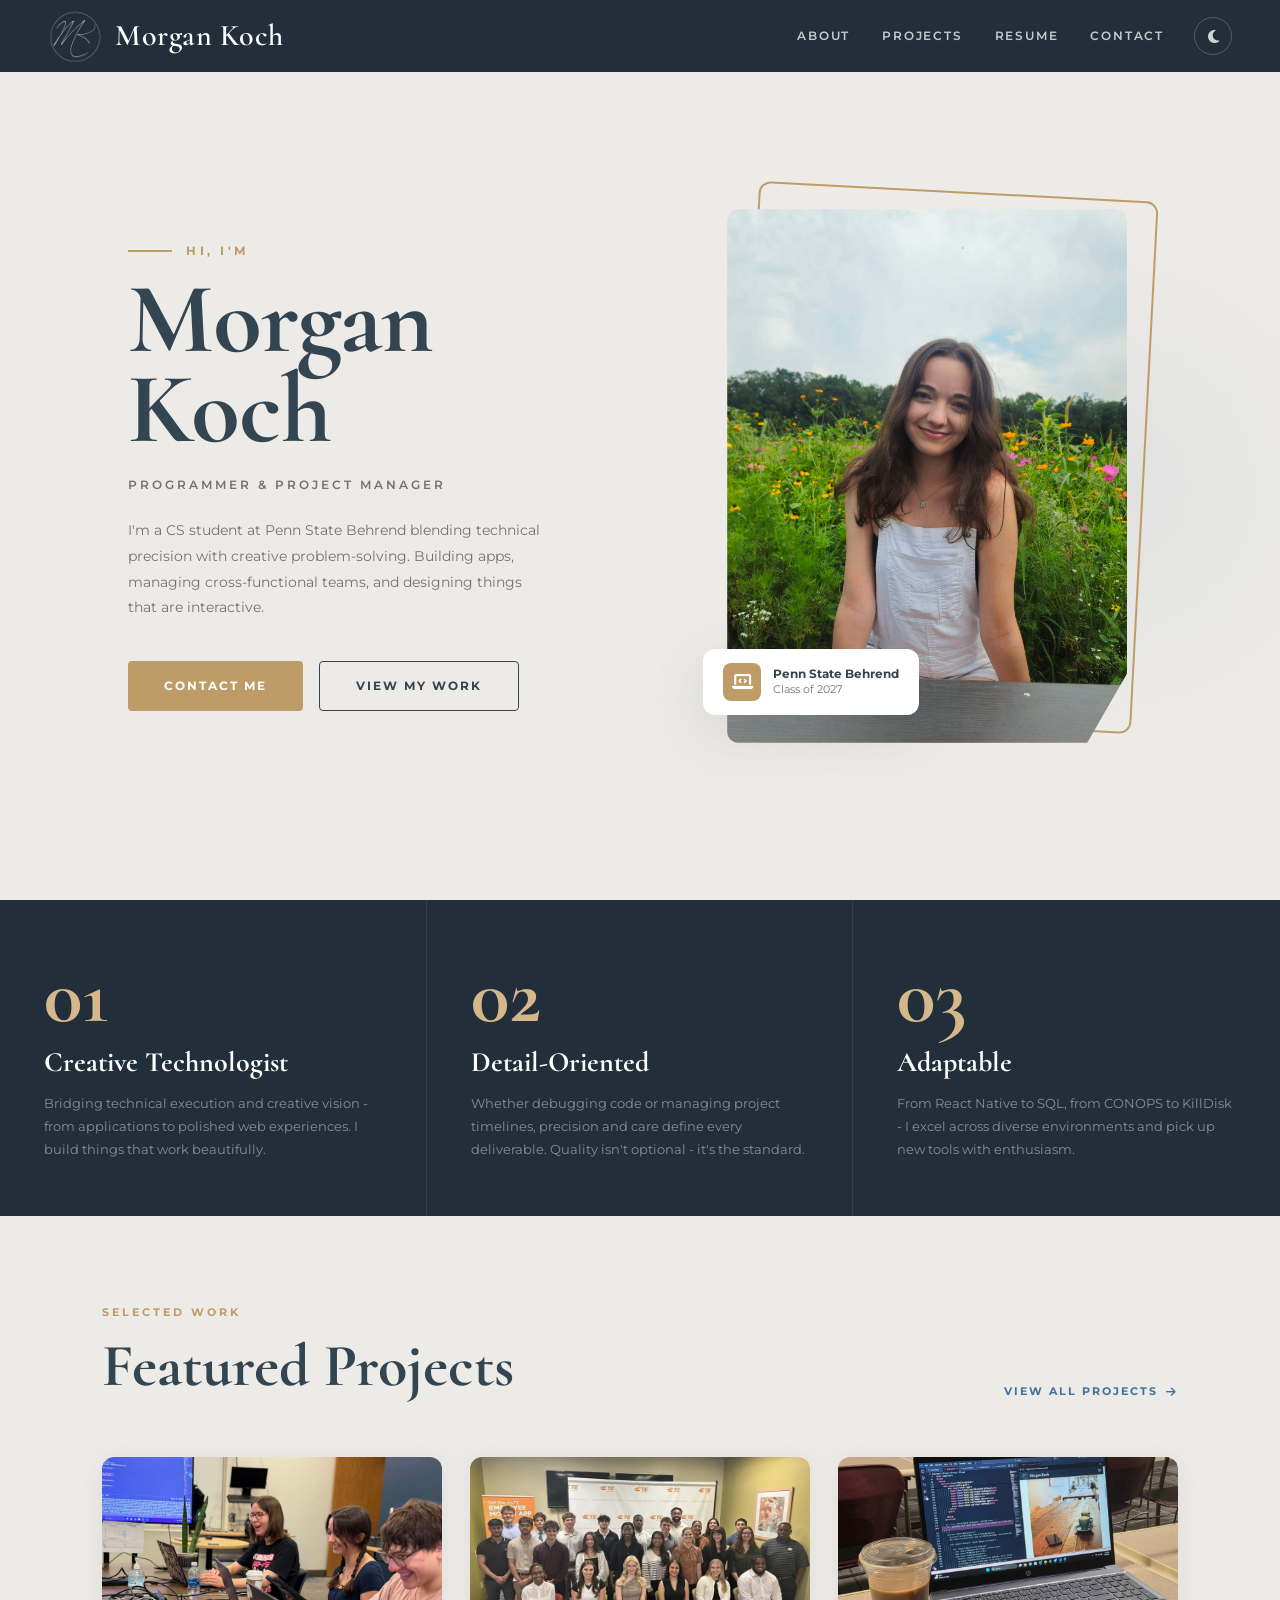
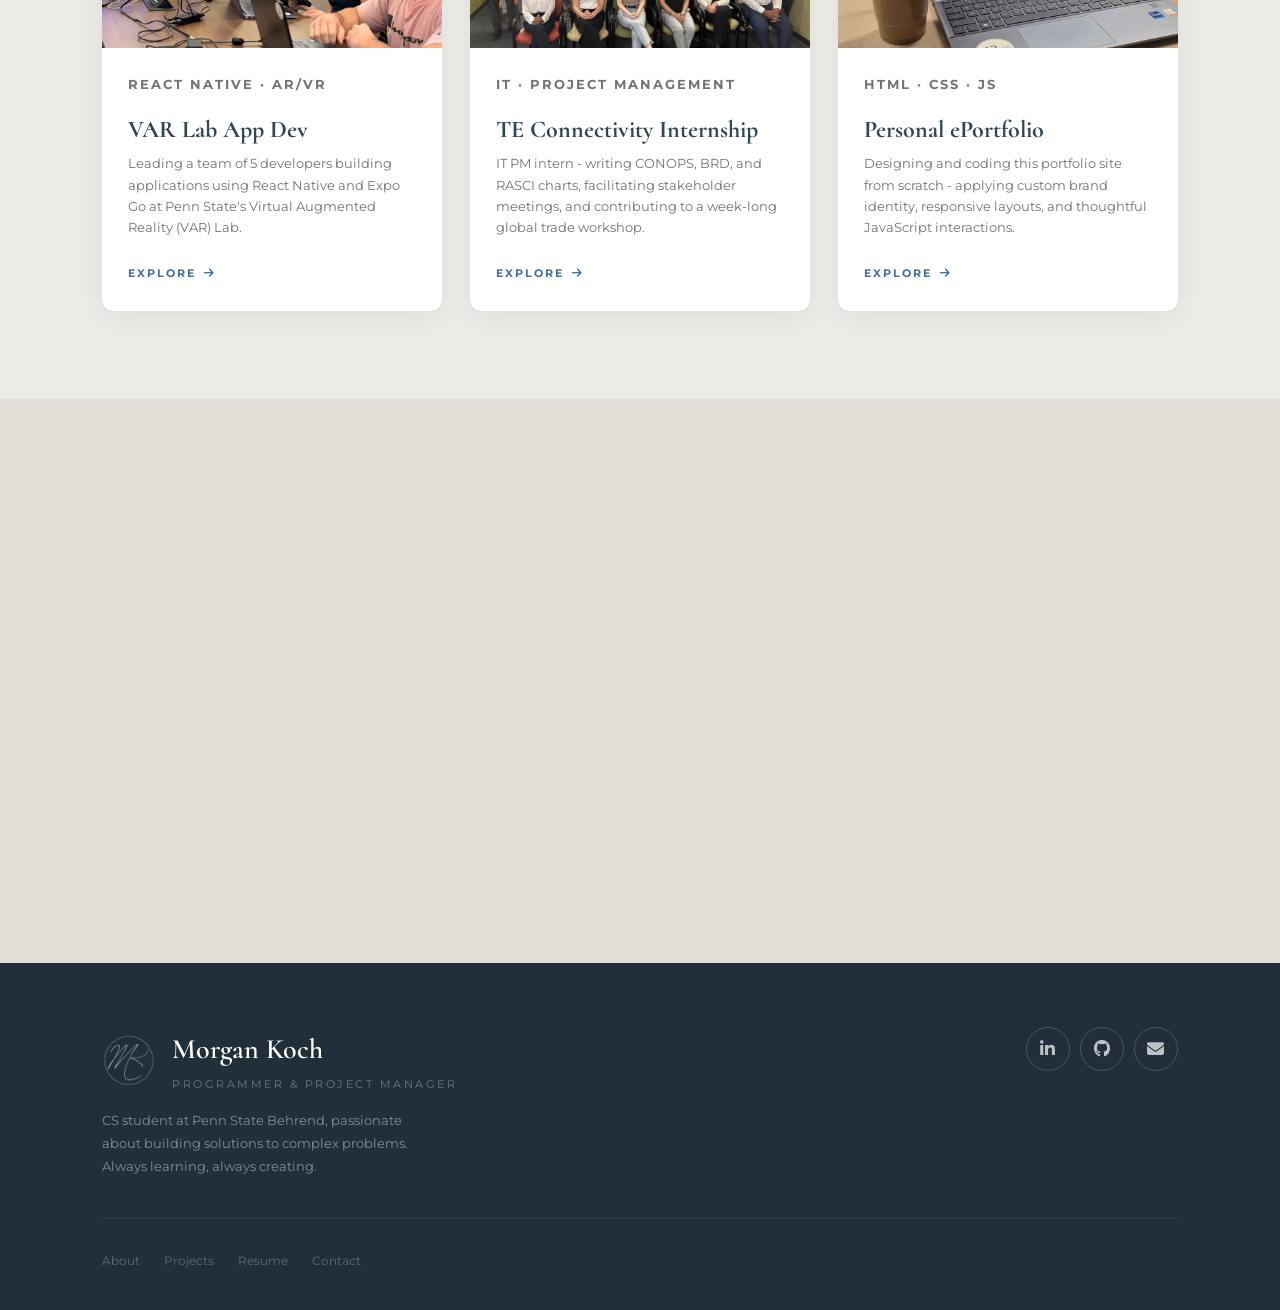
==== index.html @ 2e5394f4 "Midterm version of portfolio site, with basic structure and styling. Still needs content and some fu" ====
<!DOCTYPE html>
<html lang="en">
<head>
  <meta charset="UTF-8">
  <meta name="viewport" content="width=device-width, initial-scale=1.0">
  <title>Morgan Koch — Portfolio</title>
  <link href="https://fonts.googleapis.com/css2?family=Cormorant:ital,wght@0,600;0,700;1,600&family=Montserrat:wght@300;400;500;600;700&display=swap" rel="stylesheet">
  <link rel="stylesheet" href="https://cdnjs.cloudflare.com/ajax/libs/font-awesome/6.4.0/css/all.min.css">
  <link rel="stylesheet" href="style.css">
</head>
<body>

  <!-- ===== HEADER ===== -->
  <header>
    <a href="index.html" class="header-logo">
      <img src="assets/Logo_White.png" alt="MK">
      <span class="logo-name">Morgan Koch</span>
    </a>
    <nav class="desktop-nav">
      <a href="about.html">About</a>
      <a href="projects.html">Projects</a>
      <a href="resume.html">Resume</a>
      <a href="contact.html">Contact</a>
      <button class="theme-toggle" id="themeToggle" aria-label="Toggle dark mode">
        <i class="fas fa-moon"></i>
      </button>
    </nav>
    <button class="hamburger" id="hamburger" aria-label="Open menu">
      <span></span><span></span><span></span>
    </button>
  </header>

  <!-- Mobile nav -->
  <nav class="mobile-nav" id="mobileNav">
    <a href="about.html">About</a>
    <a href="projects.html">Projects</a>
    <a href="resume.html">Resume</a>
    <a href="contact.html">Contact</a>
  </nav>

  <main>

    <!-- ===== HERO ===== -->
    <section id="hero">
      <div class="hero-blob"></div>

      <div class="hero-content">
        <div class="hero-greeting fade-in">Hi, I'm</div>
        <h1 class="hero-name fade-up">Morgan<br>Koch</h1>
        <p class="hero-title fade-in delay-1">Programmer &amp; Project Manager</p>
        <p class="hero-description fade-in delay-2">
          I'm a CS student at Penn State Behrend blending technical precision with creative problem-solving. Building apps, managing cross-functional teams, and designing things that are interactive.
        </p>
        <div class="hero-actions fade-up delay-2">
          <button id="openModal" class="btn-primary">Contact Me</button>
          <a href="projects.html" class="btn-outline">View My Work</a>
        </div>
      </div>

      <div class="hero-image-wrapper">
        <div class="hero-image-frame fade-in delay-1">
          <img
            src="assets/MorganFlowers.jpg"
            alt="Morgan Koch — Replace with your photo"
            class="hero-photo"
            onerror="this.style.display='none';document.getElementById('photoPH').style.display='flex';"
          >
          <div class="hero-photo-placeholder" id="photoPH" style="display:none;">
            <i class="fas fa-user"></i>
            <span>Add Your Photo Here</span>
          </div>

          <div class="hero-badge">
            <div class="hero-badge-icon"><i class="fas fa-laptop-code"></i></div>
            <div class="hero-badge-text">
              Penn State Behrend
              <span>Class of 2027</span>
            </div>
          </div>
        </div>
      </div>
    </section>

    <!-- ===== THREE PILLARS ===== -->
    <section id="pillars">
      <div class="pillar fade-up">
        <div class="pillar-number">01</div>
        <h3 class="pillar-title">Creative Technologist</h3>
        <p class="pillar-text">Bridging technical execution and creative vision - from applications to polished web experiences. I build things that work beautifully.</p>
      </div>
      <div class="pillar fade-up delay-1">
        <div class="pillar-number">02</div>
        <h3 class="pillar-title">Detail-Oriented</h3>
        <p class="pillar-text">Whether debugging code or managing project timelines, precision and care define every deliverable. Quality isn't optional - it's the standard.</p>
      </div>
      <div class="pillar fade-up delay-2">
        <div class="pillar-number">03</div>
        <h3 class="pillar-title">Adaptable</h3>
        <p class="pillar-text">From React Native to SQL, from CONOPS to KillDisk - I excel across diverse environments and pick up new tools with enthusiasm.</p>
      </div>
    </section>

    <!-- ===== FEATURED PROJECTS ===== -->
    <section id="featured">
      <div class="section-header fade-up">
        <div>
          <p class="section-label">Selected Work</p>
          <h2 class="section-title">Featured Projects</h2>
        </div>
        <a href="projects.html" class="project-link">
          View All Projects <i class="fas fa-arrow-right"></i>
        </a>
      </div>

      <div class="projects-grid">
        <div class="project-card fade-up">
          <div class="project-card-image">
            <img class="project-card-img"
              src="assets/VAR_LinkedIn.jpg"
              alt="VAR Lab App Development">
          </div>
          <div class="project-card-body">
            <p class="project-tag">React Native &middot; AR/VR</p>
            <h3>VAR Lab App Dev</h3>
            <p>Leading a team of 5 developers building applications using React Native and Expo Go at Penn State's Virtual Augmented Reality (VAR) Lab.</p>
            <a href="projects.html" class="project-link">Explore <i class="fas fa-arrow-right"></i></a>
          </div>
        </div>

        <div class="project-card fade-up delay-1">
          <div class="project-card-image">
            <img class="project-card-img"
              src="assets/TE_Interns.jpg"
              alt="TE Connectivity Internship">
          </div>
          <div class="project-card-body">
            <p class="project-tag">IT &middot; Project Management</p>
            <h3>TE Connectivity Internship</h3>
            <p>IT PM intern - writing CONOPS, BRD, and RASCI charts, facilitating stakeholder meetings, and contributing to a week-long global trade workshop.</p>
            <a href="projects.html" class="project-link">Explore <i class="fas fa-arrow-right"></i></a>
          </div>
        </div>

        <div class="project-card fade-up delay-2">
          <div class="project-card-image">
            <img class="project-card-img"
              src="assets/WorkingOnPortfolioSite.jpg"
              alt="Personal Portfolio">
          </div>
          <div class="project-card-body">
            <p class="project-tag">HTML &middot; CSS &middot; JS</p>
            <h3>Personal ePortfolio</h3>
            <p>Designing and coding this portfolio site from scratch - applying custom brand identity, responsive layouts, and thoughtful JavaScript interactions.</p>
            <a href="projects.html" class="project-link">Explore <i class="fas fa-arrow-right"></i></a>
          </div>
        </div>
      </div>
    </section>

    <!-- ===== ABOUT TEASER ===== -->
    <section id="about-teaser">
      <p class="section-label fade-in">Get to know me</p>
      <h2 class="section-title fade-up">
        CS Student.<br>
        <em style="color:var(--gold);">Problem Solver.</em>
      </h2>
      <p class="section-subtitle fade-in delay-1">
        I'm a junior at Penn State Behrend studying Computer Science with a Minor in MIS.
        When I'm not coding, I'm leading teams, diving into new technologies, and building
        things that matter.
      </p>
      <a href="about.html" class="btn-primary fade-up delay-2" style="margin-top:40px; display:inline-block;">
        Learn More About Me
      </a>
    </section>

  </main>

  <!-- ===== FOOTER ===== -->
  <footer>
    <div class="footer-inner">
      <div>
        <div class="footer-brand">
          <img src="assets/Logo_White.png" alt="MK Logo" class="footer-logo">
          <div>
            <div class="footer-name">Morgan Koch</div>
            <div class="footer-tagline">Programmer &amp; Project Manager</div>
          </div>
        </div>
        <p class="footer-desc">
          CS student at Penn State Behrend, passionate about building solutions to complex problems. Always learning, always creating.
        </p>
      </div>
      <div class="footer-socials">
        <a href="https://www.linkedin.com/in/moekoch" target="_blank" rel="noopener" class="social-link" aria-label="LinkedIn">
          <i class="fab fa-linkedin-in"></i>
        </a>
        <a href="https://github.com/moekoch" target="_blank" rel="noopener" class="social-link" aria-label="GitHub">
          <i class="fab fa-github"></i>
        </a>
        <a href="mailto:ekoch.morgan@gmail.com" class="social-link" aria-label="Email">
          <i class="fas fa-envelope"></i>
        </a>
      </div>
    </div>
    <div class="footer-bottom">
      <nav>
        <a href="about.html">About</a>
        <a href="projects.html">Projects</a>
        <a href="resume.html">Resume</a>
        <a href="contact.html">Contact</a>
      </nav>
    </div>
  </footer>

  <!-- ===== CONTACT MODAL ===== -->
  <div id="contactModal" class="modal">
    <div class="modal-content">
      <button class="close-btn" aria-label="Close">&times;</button>
      <h2>Get In Touch</h2>
      <div class="form-group">
        <label>Your Name</label>
        <input type="text" placeholder="Jane Smith">
      </div>
      <div class="form-group">
        <label>Email Address</label>
        <input type="email" placeholder="jane@example.com">
      </div>
      <div class="form-group">
        <label>Message</label>
        <textarea rows="4" placeholder="Tell me about your project or opportunity..."></textarea>
      </div>
      <button class="btn-primary" style="width:100%; margin-top:8px;" type="button">
        Send Message
      </button>
    </div>
  </div>

  <script src="popup.js"></script>
  <script src="main.js"></script>
</body>
</html>
---- style.css ----
/*
  Brand: #edebe7 · #334551 · #447199 · #be9c67 · #737373
  Fonts: Cormorant (display) · Montserrat (body)
*/

/* ===== CSS VARIABLES (pre-establish color names for ease of use) ===== */
:root {
  --bg:           #edebe7;
  --bg-alt:       #e2dfd9;
  --surface:      #ffffff;
  --surface-alt:  #f5f3f0;
  --text:         #334551;
  --text-muted:   #737373;
  --gold:         #be9c67;
  --gold-lt:      #d4b88c;
  --gold-dk:      #a0824e;
  --blue:         #447199;
  --blue-lt:      #6b9fc4;
  --dark:         #334551;
  --dark-deep:    #222f3a;
  --border:       rgba(51,69,81,0.12);
  --shadow:       0 4px 24px rgba(51,69,81,0.08);
  --shadow-lg:    0 16px 56px rgba(51,69,81,0.14);
  --radius:       4px;
  --radius-lg:    12px;
  --transition:   0.3s ease;
  --hh:           72px; /*header height*/
}

body.dark {
  --bg:          #1b2734;
  --bg-alt:      #162029;
  --surface:     #243344;
  --surface-alt: #1e2c3c;
  --text:        #e8e3db;
  --text-muted:  #8a9bab;
  --blue-lt:     #7aadd4;
  --border:      rgba(232,227,219,0.10);
  --shadow:      0 4px 24px rgba(0,0,0,0.28);
  --shadow-lg:   0 16px 56px rgba(0,0,0,0.40);
}

/* ===== RESET ===== */
*, *::before, *::after { box-sizing: border-box; margin: 0; padding: 0; }
html { scroll-behavior: smooth; }

body {
  font-family: 'Montserrat', sans-serif;
  background: var(--bg);
  color: var(--text);
  line-height: 1.6;
  transition: background 0.4s ease, color 0.4s ease;
  overflow-x: hidden;
}

h1,h2,h3,h4 { font-family: 'Cormorant', serif; line-height: 1.15; }
a  { text-decoration: none; color: inherit; }
img { max-width: 100%; display: block; }
button { font-family: 'Montserrat', sans-serif; }

/* ===== HEADER ===== */
header {
  position: fixed; top: 0; left: 0; right: 0;
  height: var(--hh); z-index: 100;
  background: var(--dark-deep);
  display: flex; align-items: center;
  justify-content: space-between;
  padding: 0 48px;
  transition: background 0.4s ease, box-shadow 0.3s ease;
}
body.dark header { background: #111c26; }
header.scrolled { box-shadow: 0 2px 24px rgba(0,0,0,0.3); }

.header-logo {
  display: flex; align-items: center; gap: 12px;
  flex-shrink: 0;
}
.header-logo img {
  size: 55px; width: 55px; height: 55px;
  object-fit: contain;
  border-radius: 50%;
}
.logo-name {
  font-family: 'Cormorant', serif;
  color: #fff; font-size: 30px; font-weight: 600;
  letter-spacing: 0.5px;
}

nav.desktop-nav {
  display: flex; align-items: center; gap: 4px;
}
nav.desktop-nav a {
  color: rgba(255,255,255,0.75);
  font-size: 12px; font-weight: 600;
  letter-spacing: 1.8px; text-transform: uppercase;
  padding: 7px 14px; border-radius: var(--radius);
  transition: color var(--transition);
}
nav.desktop-nav a:hover,
nav.desktop-nav a.active { color: var(--gold); }

.theme-toggle {
  background: none;
  border: 1px solid rgba(255,255,255,0.22);
  color: rgba(255,255,255,0.8);
  width: 38px; height: 38px; border-radius: 50%;
  cursor: pointer; display: flex;
  align-items: center; justify-content: center;
  font-size: 15px; margin-left: 12px;
  transition: border-color var(--transition), background var(--transition), color var(--transition);
}
.theme-toggle:hover { border-color: var(--gold); color: var(--gold); }

.hamburger {
  display: none; flex-direction: column;
  gap: 5px; cursor: pointer;
  background: none; border: none; padding: 4px;
}
.hamburger span {
  display: block; width: 24px; height: 2px;
  background: #fff; transition: all 0.3s ease;
  border-radius: 2px;
}
.hamburger.open span:nth-child(1) { transform: rotate(45deg) translate(5px,5px); }
.hamburger.open span:nth-child(2) { opacity: 0; }
.hamburger.open span:nth-child(3) { transform: rotate(-45deg) translate(5px,-5px); }

/* Mobile nav overlay */
.mobile-nav {
  display: none; flex-direction: column;
  position: fixed; top: var(--hh); left: 0; right: 0;
  background: #111c26; z-index: 99;
  padding: 16px 32px 32px;
  border-top: 1px solid rgba(255,255,255,0.08);
  animation: slideDown 0.25s ease;
}
@keyframes slideDown { from { opacity:0; transform:translateY(-8px); } to { opacity:1; transform:none; } }

.mobile-nav.open { display: flex; }
.mobile-nav a {
  color: rgba(255,255,255,0.8); font-size: 15px;
  font-weight: 500; letter-spacing: 1px;
  text-transform: uppercase; padding: 16px 0;
  border-bottom: 1px solid rgba(255,255,255,0.06);
  transition: color var(--transition);
}
.mobile-nav a:hover { color: var(--gold); }

/* ===== PAGE WRAPPER ===== */
main { padding-top: var(--hh); }

/* ===== SHARED BUTTONS ===== */
.btn-primary {
  display: inline-block;
  padding: 14px 36px; background: var(--gold);
  color: #fff; font-size: 12px; font-weight: 700;
  letter-spacing: 2px; text-transform: uppercase;
  border: none; border-radius: var(--radius);
  cursor: pointer; transition: background var(--transition), transform var(--transition), box-shadow var(--transition);
}
.btn-primary:hover { background: var(--gold-lt); transform: translateY(-2px); box-shadow: 0 8px 24px rgba(190,156,103,0.35); }

.btn-outline {
  display: inline-block;
  padding: 14px 36px; background: transparent;
  color: var(--text); font-size: 12px; font-weight: 700;
  letter-spacing: 2px; text-transform: uppercase;
  border: 1.5px solid var(--text);
  border-radius: var(--radius); cursor: pointer;
  transition: all var(--transition);
}
.btn-outline:hover { border-color: var(--blue); color: var(--blue); transform: translateY(-2px); }

/* ===== SECTION SHARED ===== */
section { padding: 88px 8%; }

.section-label {
  font-size: 11px; font-weight: 700; letter-spacing: 3px;
  text-transform: uppercase; color: var(--gold); margin-bottom: 10px;
}
.section-title {
  font-size: clamp(36px,5vw,60px); font-weight: 700; color: var(--text);
}
.section-subtitle {
  font-size: 14px; color: var(--text-muted); line-height: 1.8;
  max-width: 540px; margin-top: 16px;
}
.section-header {
  display: flex; justify-content: space-between;
  align-items: flex-end; margin-bottom: 56px;
  flex-wrap: wrap; gap: 20px;
}

/* ===== HERO (INDEX) ===== */
#hero {
  min-height: calc(100vh - var(--hh));
  display: grid; grid-template-columns: 1fr 1fr;
  align-items: center;
  padding: 60px 8% 80px 10%;
  gap: 48px;
  position: relative; overflow: hidden;
}

/* Subtle grain texture overlay */
#hero::after {
  content: '';
  position: absolute; inset: 0; pointer-events: none;
  background-image: url("data:image/svg+xml,%3Csvg viewBox='0 0 256 256' xmlns='http://www.w3.org/2000/svg'%3E%3Cfilter id='noise'%3E%3CfeTurbulence type='fractalNoise' baseFrequency='0.9' numOctaves='4' stitchTiles='stitch'/%3E%3C/filter%3E%3Crect width='100%25' height='100%25' filter='url(%23noise)' opacity='0.03'/%3E%3C/svg%3E");
  opacity: 0.4;
}

.hero-content { position: relative; z-index: 2; }

.hero-greeting {
  font-size: 12px; font-weight: 700; letter-spacing: 3.5px;
  text-transform: uppercase; color: var(--gold);
  margin-bottom: 14px;
  display: flex; align-items: center; gap: 14px;
}
.hero-greeting::before {
  content: ''; display: block;
  width: 44px; height: 1.5px; background: var(--gold);
}

.hero-name {
  font-size: clamp(60px, 8vw, 100px);
  font-weight: 700; line-height: 0.9;
  color: var(--text); margin-bottom: 20px;
  letter-spacing: -1px;
}

.hero-title {
  font-size: 12px; font-weight: 600; letter-spacing: 3px;
  text-transform: uppercase; color: var(--text-muted);
  margin-bottom: 24px;
}

.hero-description {
  font-size: 14px; line-height: 1.85;
  color: var(--text-muted); max-width: 420px;
  margin-bottom: 40px;
}

.hero-actions { display: flex; gap: 16px; flex-wrap: wrap; }

/* Hero image side */
.hero-image-wrapper {
  position: relative; z-index: 2;
  display: flex; justify-content: center; align-items: center;
}

.hero-image-frame {
  position: relative;
  width: min(400px, 100%);
}

/* Tilted gold border behind photo */
.hero-image-frame::before {
  content: ''; position: absolute;
  top: -18px; right: -18px;
  width: 100%; height: 100%;
  border: 2px solid var(--gold); border-radius: var(--radius-lg);
  transform: rotate(3deg); z-index: 0;
  transition: transform 0.4s ease;
}
.hero-image-frame:hover::before { transform: rotate(5deg) scale(1.01); }

.hero-photo {
  position: relative; z-index: 1;
  width: 100%; aspect-ratio: 3/4;
  object-fit: cover; border-radius: var(--radius-lg);
  clip-path: polygon(0 0, 100% 0, 100% 87%, 90% 100%, 0 100%);
  transition: filter 0.4s ease;
}
.hero-photo:hover { filter: brightness(1.05); }

.hero-photo-placeholder {
  position: relative; z-index: 1;
  width: 100%; aspect-ratio: 3/4;
  background: linear-gradient(145deg, var(--dark) 0%, var(--blue) 60%, var(--dark-deep) 100%);
  border-radius: var(--radius-lg);
  clip-path: polygon(0 0, 100% 0, 100% 87%, 90% 100%, 0 100%);
  display: flex; flex-direction: column;
  align-items: center; justify-content: center;
  gap: 12px;
}
.hero-photo-placeholder i { font-size: 56px; color: rgba(255,255,255,0.18); }
.hero-photo-placeholder span { font-size: 13px; color: rgba(255,255,255,0.35); letter-spacing: 1px; }

/* Floating info badge */
.hero-badge {
  position: absolute; bottom: 28px; left: -24px;
  background: var(--surface); border-radius: var(--radius-lg);
  padding: 14px 20px;
  box-shadow: var(--shadow-lg);
  z-index: 3; display: flex; align-items: center; gap: 12px;
}
.hero-badge-icon {
  width: 38px; height: 38px; background: var(--gold);
  border-radius: 8px; display: flex;
  align-items: center; justify-content: center;
  color: #fff; font-size: 17px; flex-shrink: 0;
}
.hero-badge-text { font-size: 12px; font-weight: 700; color: var(--text); line-height: 1; }
.hero-badge-text span { display: block; font-weight: 400; color: var(--text-muted); margin-top: 4px; font-size: 11px; }

/* Decorative background blob */
.hero-blob {
  position: absolute; right: -80px; top: 50%;
  transform: translateY(-50%);
  width: 500px; height: 500px;
  background: radial-gradient(circle, rgba(68,113,153,0.08) 0%, transparent 70%);
  border-radius: 50%; z-index: 0; pointer-events: none;
}

/* ===== PILLARS (dark band) ===== */
#pillars {
  background: var(--dark-deep); padding: 0;
  display: grid; grid-template-columns: repeat(3,1fr);
}
body.dark #pillars { background: #111c26; }

.pillar {
  padding: 56px 44px;
  border-right: 1px solid rgba(255,255,255,0.07);
  transition: background 0.3s ease;
}
.pillar:last-child { border-right: none; }
.pillar:hover { background: rgba(255,255,255,0.03); }

.pillar-number {
  font-family: 'Cormorant', serif;
  font-size: 80px; font-weight: 700;
  color: var(--gold-lt);
  line-height: 1; margin-bottom: 10px;
}
.pillar-title { font-size: 28px; color: #fff; margin-bottom: 14px; }
.pillar-text { font-size: 13px; color: rgba(255,255,255,0.45); line-height: 1.75; }

/* ===== FEATURED PROJECTS ===== */
#featured { background: var(--bg); }

.projects-grid {
  display: grid; grid-template-columns: repeat(3,1fr); gap: 28px;
}

.project-card {
  background: var(--surface); border-radius: var(--radius-lg);
  overflow: hidden; box-shadow: var(--shadow);
  transition: transform var(--transition), box-shadow var(--transition);
}
.project-card:hover { transform: translateY(-8px); box-shadow: var(--shadow-lg); }

.project-card-image {
  width: 100%; aspect-ratio: 16/9; overflow: hidden; position: relative;
}
.project-card-img {
  width: 100%; height: 100%; object-fit: cover;
  transition: transform 0.6s ease;
}
.project-card:hover .project-card-img { transform: scale(1.06); }

.project-card-body { padding: 26px; }
.project-tag { font-size: 10px; font-weight: 700; letter-spacing: 2px; text-transform: uppercase; color: var(--gold); margin-bottom: 8px; }
.project-card h3 { font-size: 24px; margin-bottom: 10px; color: var(--text); }
.project-card p { font-size: 13px; color: var(--text-muted); line-height: 1.65; margin-bottom: 20px; }

.project-link {
  font-size: 11px; font-weight: 700; letter-spacing: 2px;
  text-transform: uppercase; color: var(--blue);
  display: inline-flex; align-items: center; gap: 8px;
  transition: gap var(--transition), color var(--transition);
}
.project-link:hover { gap: 12px; color: var(--gold); }

/* ===== ABOUT TEASER ===== */
#about-teaser {
  background: var(--bg-alt);
  text-align: center;
}
body.dark #about-teaser { background: var(--surface-alt); }

#about-teaser .section-title { margin: 0 auto 20px; }
#about-teaser .section-subtitle { margin: 0 auto 40px; text-align: center; }

/* ===== PAGE HERO BANNER (inner pages) ===== */
.page-hero {
  background: var(--dark-deep);
  padding: 88px 8% 120px;
  position: relative; overflow: hidden;
}
body.dark .page-hero { background: #111c26; }

/* Diagonal cut at bottom */
.page-hero::after {
  content: ''; position: absolute;
  bottom: -1px; left: 0; right: 0;
  height: 80px; background: var(--bg);
  clip-path: polygon(0 50%, 100% 0, 100% 100%, 0 100%);
}
body.dark .page-hero::after { background: var(--bg); }

.page-hero-label {
  font-size: 11px; font-weight: 700; letter-spacing: 3px;
  text-transform: uppercase; color: var(--gold); margin-bottom: 12px;
}
.page-hero h1 {
  font-size: clamp(52px, 8vw, 88px);
  color: #fff; font-weight: 700; line-height: 0.95;
}
.page-hero p { font-size: 14px; color: rgba(255,255,255,0.5); margin-top: 20px; max-width: 480px; }

/* ===== ABOUT PAGE ===== */
.about-section { padding: 100px 8%; }

.about-grid {
  display: grid; grid-template-columns: 1fr 1fr;
  gap: 80px; align-items: center;
}

.about-image-wrap { position: relative; }

/* Parallelogram shape on about image */
.about-img-shape {
  width: 100%; aspect-ratio: 4/5;
  overflow: hidden; position: relative;
  clip-path: polygon(6% 0%, 100% 0%, 94% 100%, 0% 100%);
  border-radius: var(--radius);
}
.about-img-shape img {
  width: 100%; height: 100%; object-fit: cover;
  transition: transform 0.6s ease;
}
.about-img-shape:hover img { transform: scale(1.04); }

/* Gold bracket accent behind image */
.about-image-wrap::before {
  content: ''; position: absolute;
  top: 20px; left: -16px;
  width: 70px; height: calc(100% - 20px);
  border-left: 2px solid var(--gold);
  border-top: 2px solid var(--gold);
  border-radius: 2px 0 0 0;
  pointer-events: none;
}
.about-image-wrap::after {
  content: ''; position: absolute;
  bottom: -16px; right: -16px;
  width: 70px; height: 70px;
  border-right: 2px solid var(--gold);
  border-bottom: 2px solid var(--gold);
  border-radius: 0 0 2px 0;
  pointer-events: none;
}

.about-content h2 { font-size: clamp(38px,4vw,56px); margin-bottom: 24px; }
.about-content p { font-size: 14px; line-height: 1.9; color: var(--text-muted); margin-bottom: 18px; }

.about-details {
  display: grid; grid-template-columns: 1fr 1fr;
  gap: 20px; margin: 32px 0;
}
.about-detail { border-left: 2px solid var(--gold); padding-left: 16px; }
.about-detail-label {
  font-size: 10px; font-weight: 700; letter-spacing: 2px;
  text-transform: uppercase; color: var(--text-muted); margin-bottom: 4px;
}
.about-detail-value { font-size: 14px; font-weight: 600; color: var(--text); }

/* Signature decoration */
.signature-wrap {
  margin-top: 32px;
}
.signature-wrap img {
  height: 80px; filter: invert(0);
  mix-blend-mode: multiply; opacity: 0.85;
}
body.dark .signature-wrap img { filter: invert(1); mix-blend-mode: screen; }

/* ===== SKILLS SECTION ===== */
.skills-section { background: var(--bg-alt); }
body.dark .skills-section { background: var(--surface-alt); }

.skills-grid {
  display: grid; grid-template-columns: repeat(3,1fr);
  gap: 48px; margin-top: 56px;
}
.skill-category h3 {
  font-size: 24px; margin-bottom: 20px; color: var(--text);
  display: flex; align-items: center; gap: 12px;
}
.skill-category h3 i { color: var(--gold); font-size: 18px; }

.skill-tags { display: flex; flex-wrap: wrap; gap: 8px; }
.skill-tag {
  background: var(--surface); color: var(--text);
  font-size: 12px; font-weight: 500;
  padding: 7px 16px; border-radius: 24px;
  border: 1px solid var(--border);
  transition: border-color var(--transition), color var(--transition), background var(--transition);
}
.skill-tag:hover { border-color: var(--gold); color: var(--gold-dk); }

/* ===== EDUCATION / CERTIFICATIONS ===== */
.edu-section { padding: 88px 8%; }

.timeline { margin-top: 48px; }
.timeline-item {
  display: grid; grid-template-columns: 140px 1fr;
  gap: 32px; padding-bottom: 48px;
  position: relative;
}
.timeline-item::before {
  content: ''; position: absolute;
  left: 126px; top: 8px; bottom: 0;
  width: 1px; background: var(--border);
}
.timeline-item:last-child::before { display: none; }

.timeline-date {
  font-size: 12px; font-weight: 700; letter-spacing: 1px;
  color: var(--gold); text-align: right; padding-top: 3px;
}

.timeline-dot {
  position: absolute; left: 118px; top: 4px;
  width: 18px; height: 18px; border-radius: 50%;
  background: var(--bg); border: 2px solid var(--gold);
  z-index: 1;
}

.timeline-content h3 { font-size: 26px; margin-bottom: 6px; }
.timeline-org { font-size: 13px; font-weight: 600; color: var(--blue); margin-bottom: 12px; }
.timeline-content p { font-size: 13px; color: var(--text-muted); line-height: 1.7; }
.timeline-content ul { list-style: none; margin-top: 10px; }
.timeline-content ul li {
  font-size: 13px; color: var(--text-muted); line-height: 1.7;
  padding: 3px 0 3px 20px; position: relative;
}
.timeline-content ul li::before { content: '—'; position: absolute; left: 0; color: var(--gold); }

/* ===== PROJECTS PAGE ===== */
.projects-full { padding: 88px 8%; }

.projects-filter {
  display: flex; gap: 8px; flex-wrap: wrap; margin-bottom: 48px;
}
.filter-btn {
  padding: 8px 22px;
  border: 1.5px solid var(--border); background: transparent;
  color: var(--text-muted); font-family: 'Montserrat', sans-serif;
  font-size: 11px; font-weight: 700; letter-spacing: 1.5px;
  text-transform: uppercase; border-radius: 24px;
  cursor: pointer; transition: all var(--transition);
}
.filter-btn:hover, .filter-btn.active {
  border-color: var(--gold); color: var(--gold);
  background: rgba(190,156,103,0.07);
}

/* Varied project card layout for projects page */
.projects-full-grid {
  display: grid;
  grid-template-columns: repeat(2,1fr); gap: 32px;
}

.project-card-lg {
  background: var(--surface); border-radius: var(--radius-lg);
  overflow: hidden; box-shadow: var(--shadow);
  transition: transform var(--transition), box-shadow var(--transition);
  display: grid; grid-template-rows: auto 1fr;
}
.project-card-lg:hover { transform: translateY(-6px); box-shadow: var(--shadow-lg); }

.card-img-wrap {
  width: 100%; aspect-ratio: 16/9;
  overflow: hidden; position: relative;
}
.card-img-wrap img {
  width: 100%; height: 100%; object-fit: cover;
  transition: transform 0.6s ease;
}
.project-card-lg:hover .card-img-wrap img { transform: scale(1.05); }

/* Diagonal cut on project card images */
.card-img-wrap::after {
  content: ''; position: absolute;
  bottom: -1px; left: 0; right: 0; height: 36px;
  background: var(--surface);
  clip-path: polygon(0 100%, 100% 30%, 100% 100%);
}
body.dark .card-img-wrap::after { background: var(--surface); }

.card-img-placeholder {
  width: 100%; aspect-ratio: 16/9;
  display: flex; align-items: center; justify-content: center;
  font-size: 48px; color: rgba(255,255,255,0.15);
}

.project-card-lg .project-card-body { padding: 28px 32px 32px; }
.project-card-lg h3 { font-size: 28px; margin-bottom: 10px; }
.project-card-lg p { font-size: 13px; line-height: 1.7; color: var(--text-muted); margin-bottom: 20px; }

.project-chips { display: flex; flex-wrap: wrap; gap: 6px; margin-bottom: 20px; }
.chip {
  background: var(--bg-alt); color: var(--text-muted);
  font-size: 11px; font-weight: 600; letter-spacing: 0.5px;
  padding: 4px 12px; border-radius: 20px;
  border: 1px solid var(--border);
}
body.dark .chip { background: var(--surface-alt); }

/* ===== RESUME PAGE ===== */
.resume-wrap {
  max-width: 860px; margin: 0 auto; padding: 80px 5%;
}
.resume-download-row {
  display: flex; justify-content: flex-end; margin-bottom: 48px;
}
.resume-block { margin-bottom: 64px; }
.resume-block-title {
  font-size: 11px; font-weight: 700; letter-spacing: 3px;
  text-transform: uppercase; color: var(--gold);
  padding-bottom: 12px;
  border-bottom: 1px solid var(--border);
  margin-bottom: 32px;
}
.resume-item {
  display: grid; grid-template-columns: 1fr auto;
  gap: 16px; align-items: start;
  padding-bottom: 32px; margin-bottom: 32px;
  border-bottom: 1px solid var(--border);
}
.resume-item:last-child { border-bottom: none; padding-bottom: 0; margin-bottom: 0; }

.resume-item-title { font-size: 26px; color: var(--text); margin-bottom: 4px; }
.resume-item-org { font-size: 13px; font-weight: 600; color: var(--blue); margin-bottom: 14px; }
.resume-item-date { font-size: 12px; font-weight: 500; color: var(--text-muted); white-space: nowrap; text-align: right; }
.resume-item ul { list-style: none; }
.resume-item ul li {
  font-size: 13px; color: var(--text-muted); line-height: 1.7;
  padding: 4px 0 4px 20px; position: relative;
}
.resume-item ul li::before { content: '—'; position: absolute; left: 0; color: var(--gold); }

.cert-item {
  display: flex; gap: 20px; align-items: start;
  padding: 20px 0; border-bottom: 1px solid var(--border);
}
.cert-item:last-child { border-bottom: none; }
.cert-icon {
  width: 44px; height: 44px; border-radius: 10px;
  background: rgba(190,156,103,0.12);
  display: flex; align-items: center; justify-content: center;
  color: var(--gold); font-size: 20px; flex-shrink: 0;
}
.cert-title { font-size: 18px; color: var(--text); margin-bottom: 4px; }
.cert-org { font-size: 12px; color: var(--text-muted); }

/* ===== CONTACT PAGE ===== */
.contact-section {
  padding: 100px 8%;
  display: grid; grid-template-columns: 1fr 1.1fr;
  gap: 80px; align-items: start;
}

.contact-info h2 { font-size: clamp(38px,4vw,56px); margin-bottom: 20px; }
.contact-info > p { font-size: 14px; color: var(--text-muted); line-height: 1.8; margin-bottom: 40px; }

.contact-items { display: flex; flex-direction: column; gap: 24px; margin-bottom: 40px; }
.contact-item { display: flex; align-items: center; gap: 18px; }
.contact-item-icon {
  width: 46px; height: 46px;
  background: var(--surface); border: 1px solid var(--border);
  border-radius: 10px; display: flex;
  align-items: center; justify-content: center;
  color: var(--gold); font-size: 18px; flex-shrink: 0;
  transition: background var(--transition), border-color var(--transition);
}
.contact-item:hover .contact-item-icon { background: var(--gold); color: #fff; border-color: var(--gold); }
.contact-item-label { font-size: 10px; font-weight: 700; letter-spacing: 2px; text-transform: uppercase; color: var(--text-muted); margin-bottom: 2px; }
.contact-item-value { font-size: 14px; color: var(--text); }

.contact-socials { display: flex; gap: 12px; }

/* Contact form card */
.contact-form-card {
  background: var(--surface); border-radius: var(--radius-lg);
  padding: 44px; box-shadow: var(--shadow-lg);
}
.contact-form-card h3 { font-size: 32px; margin-bottom: 32px; }

.form-group { margin-bottom: 22px; }
.form-group label {
  display: block; font-size: 11px; font-weight: 700;
  letter-spacing: 2px; text-transform: uppercase;
  color: var(--text-muted); margin-bottom: 8px;
}
.form-group input,
.form-group textarea {
  width: 100%; padding: 13px 16px;
  background: var(--bg); border: 1.5px solid var(--border);
  border-radius: var(--radius); color: var(--text);
  font-family: 'Montserrat', sans-serif; font-size: 14px;
  outline: none; transition: border-color var(--transition), background var(--transition);
}
.form-group input:focus,
.form-group textarea:focus { border-color: var(--blue); background: var(--surface); }
.form-group textarea { resize: vertical; min-height: 130px; }

/* ===== MODAL ===== */
.modal {
  display: none; position: fixed; inset: 0;
  z-index: 200; background: rgba(0,0,0,0.65);
  backdrop-filter: blur(6px);
}
.modal-content {
  background: var(--surface); margin: 7% auto;
  padding: 44px; width: 90%; max-width: 520px;
  border-radius: var(--radius-lg); box-shadow: var(--shadow-lg);
  position: relative; animation: modalIn 0.3s ease;
}
@keyframes modalIn { from { opacity:0; transform:scale(0.95) translateY(-10px); } to { opacity:1; transform:none; } }
.modal-content h2 { font-size: 38px; margin-bottom: 28px; color: var(--text); }
.close-btn {
  position: absolute; top: 20px; right: 24px;
  background: none; border: none;
  color: var(--text-muted); font-size: 28px;
  cursor: pointer; line-height: 1;
  transition: color var(--transition);
}
.close-btn:hover { color: var(--gold); }

/* ===== FOOTER ===== */
footer {
  background: var(--dark-deep);
  padding: 64px 8% 40px;
}
body.dark footer { background: #111c26; }

.footer-inner {
  display: grid; grid-template-columns: 1fr auto;
  gap: 48px; align-items: start;
  padding-bottom: 40px;
  border-bottom: 1px solid rgba(255,255,255,0.08);
  margin-bottom: 32px;
}
.footer-brand { display: flex; align-items: center; gap: 16px; margin-bottom: 16px; }
.footer-logo { height: 54px; width: 54px; object-fit: contain; border-radius: 50%; }
.footer-name { font-family: 'Cormorant', serif; font-size: 28px; color: #fff; font-weight: 600; }
.footer-tagline { font-size: 11px; letter-spacing: 2.5px; text-transform: uppercase; color: rgba(255,255,255,0.35); margin-top: 4px; }
.footer-desc { font-size: 13px; color: rgba(255,255,255,0.45); line-height: 1.75; max-width: 340px; margin-top: 16px; }

.footer-socials { display: flex; gap: 10px; flex-wrap: wrap; justify-content: flex-end; }
.social-link {
  width: 44px; height: 44px;
  border: 1px solid rgba(255,255,255,0.18); border-radius: 50%;
  display: flex; align-items: center; justify-content: center;
  color: rgba(255,255,255,0.7); font-size: 17px;
  transition: border-color var(--transition), color var(--transition), background var(--transition);
}
.social-link:hover { border-color: var(--gold); color: var(--gold); background: rgba(190,156,103,0.12); }

.footer-bottom {
  display: flex; justify-content: space-between;
  align-items: center; flex-wrap: wrap; gap: 12px;
  font-size: 12px; color: rgba(255,255,255,0.28);
}
.footer-bottom nav { display: flex; gap: 24px; }
.footer-bottom nav a { color: rgba(255,255,255,0.28); transition: color var(--transition); }
.footer-bottom nav a:hover { color: var(--gold); }

/* ===== SCROLL ANIMATIONS ===== */
.fade-up {
  opacity: 0; transform: translateY(28px);
  transition: opacity 0.7s ease, transform 0.7s ease;
}
.fade-in {
  opacity: 0; transition: opacity 0.8s ease;
}
.fade-up.visible, .fade-in.visible { opacity: 1; transform: none; }
.delay-1 { transition-delay: 0.12s !important; }
.delay-2 { transition-delay: 0.24s !important; }
.delay-3 { transition-delay: 0.36s !important; }
.delay-4 { transition-delay: 0.48s !important; }

/* ===== RESPONSIVE ===== */
@media (max-width: 1024px) {
  #hero { padding: 60px 6%; gap: 32px; }
  .projects-grid { grid-template-columns: repeat(2,1fr); }
  .skills-grid { grid-template-columns: repeat(2,1fr); }
  .about-grid { gap: 48px; }
  .projects-full-grid { grid-template-columns: 1fr; }
  header { padding: 0 32px; }
}

@media (max-width: 768px) {
  :root { --hh: 64px; }
  header { padding: 0 20px; }
  nav.desktop-nav { display: none; }
  .hamburger { display: flex; }

  #hero {
    grid-template-columns: 1fr;
    text-align: center; padding: 48px 6% 72px;
    min-height: auto;
  }
  .hero-greeting { justify-content: center; }
  .hero-description { margin: 0 auto 36px; }
  .hero-actions { justify-content: center; }
  .hero-image-wrapper { order: -1; }
  .hero-image-frame { max-width: 280px; }
  .hero-badge { display: none; }

  #pillars { grid-template-columns: 1fr; }
  .pillar { border-right: none; border-bottom: 1px solid rgba(255,255,255,0.07); padding: 36px 28px; }
  .pillar:last-child { border-bottom: none; }

  .about-grid { grid-template-columns: 1fr; gap: 40px; }
  .about-image-wrap::before, .about-image-wrap::after { display: none; }
  .about-img-shape { clip-path: none; border-radius: var(--radius-lg); }

  .contact-section { grid-template-columns: 1fr; gap: 48px; }

  .skills-grid { grid-template-columns: 1fr; }
  section { padding: 64px 6%; }

  .footer-inner { grid-template-columns: 1fr; gap: 28px; }
  .footer-socials { justify-content: flex-start; }

  .resume-item { grid-template-columns: 1fr; }
  .resume-item-date { text-align: left; }

  .timeline-item { grid-template-columns: 1fr; }
  .timeline-item::before { display: none; }
  .timeline-dot { display: none; }
  .timeline-date { text-align: left; margin-bottom: 4px; }

  .section-header { flex-direction: column; align-items: flex-start; }
  .contact-form-card { padding: 28px; }
  .page-hero h1 { font-size: 48px; }
}

@media (max-width: 480px) {
  .btn-primary, .btn-outline { padding: 12px 24px; font-size: 11px; }
  .projects-grid { grid-template-columns: 1fr; }
  .about-details { grid-template-columns: 1fr; }
  header { padding: 0 16px; }
}
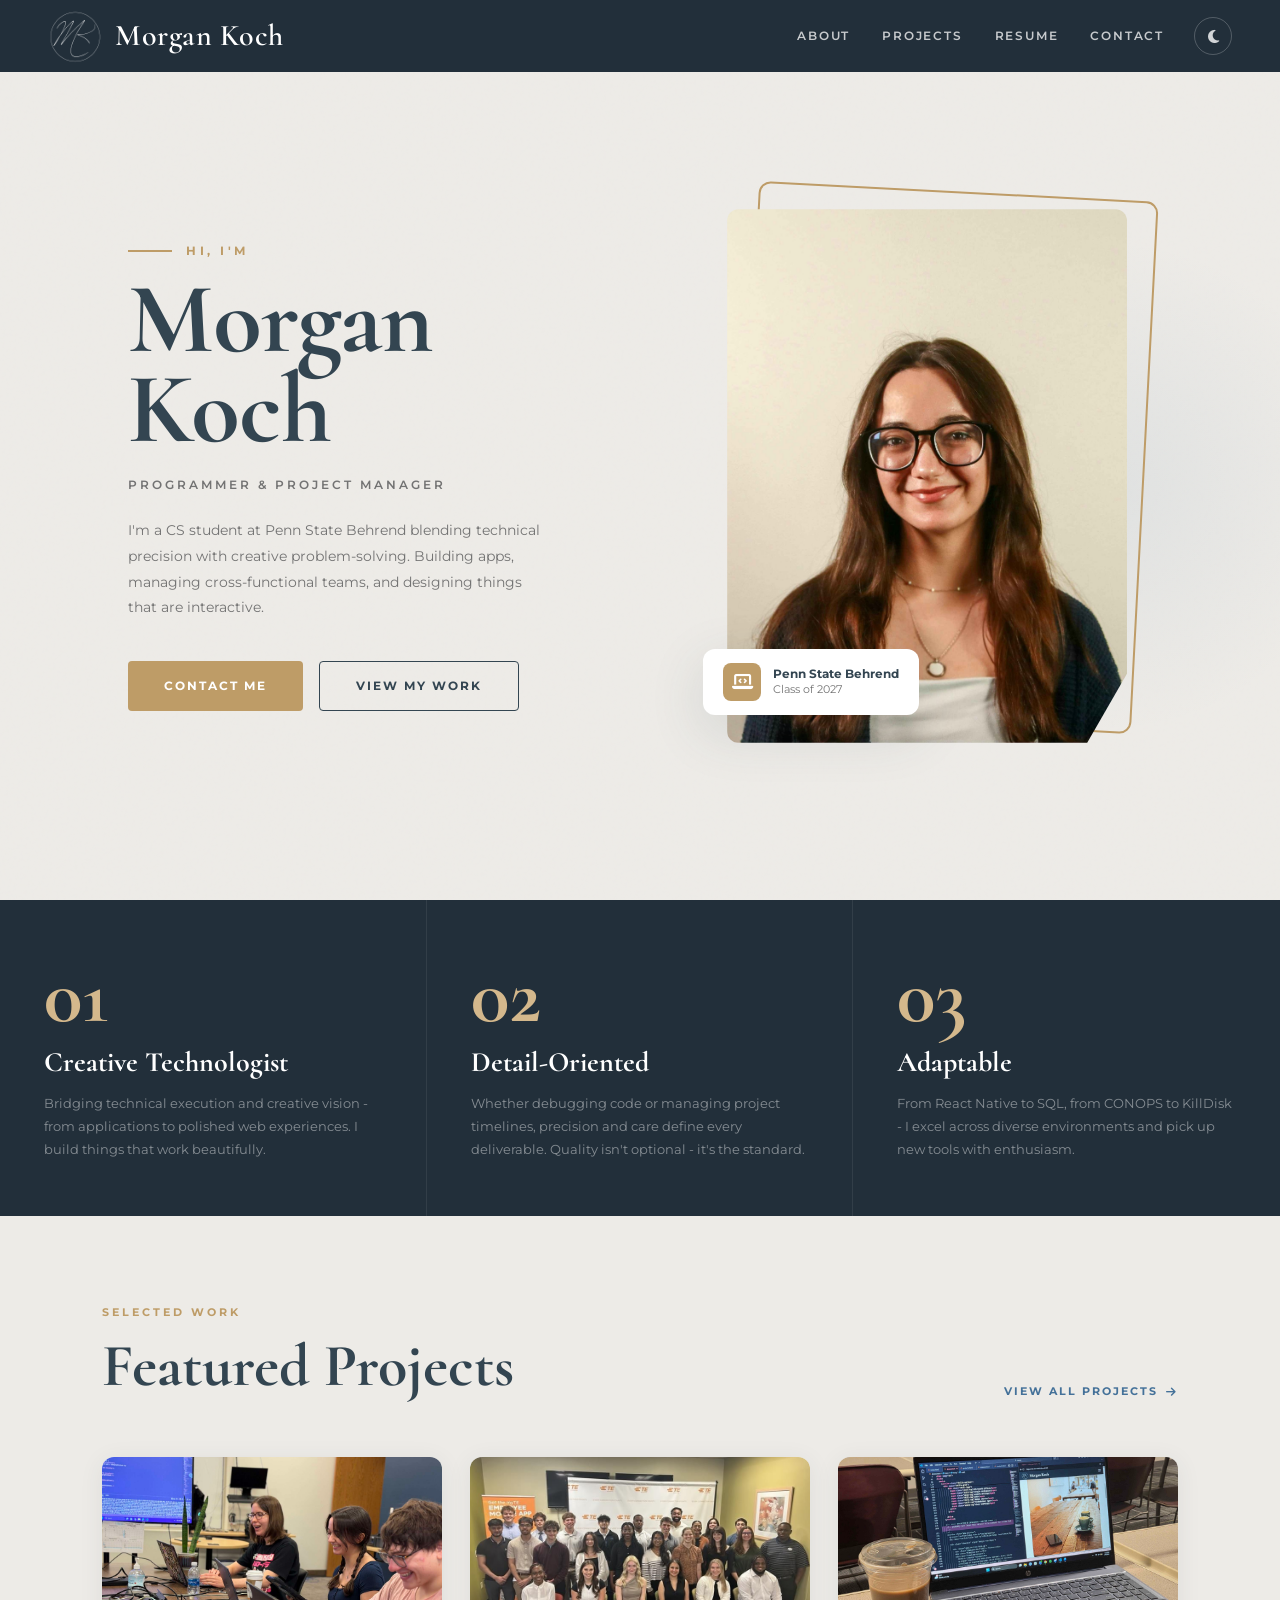
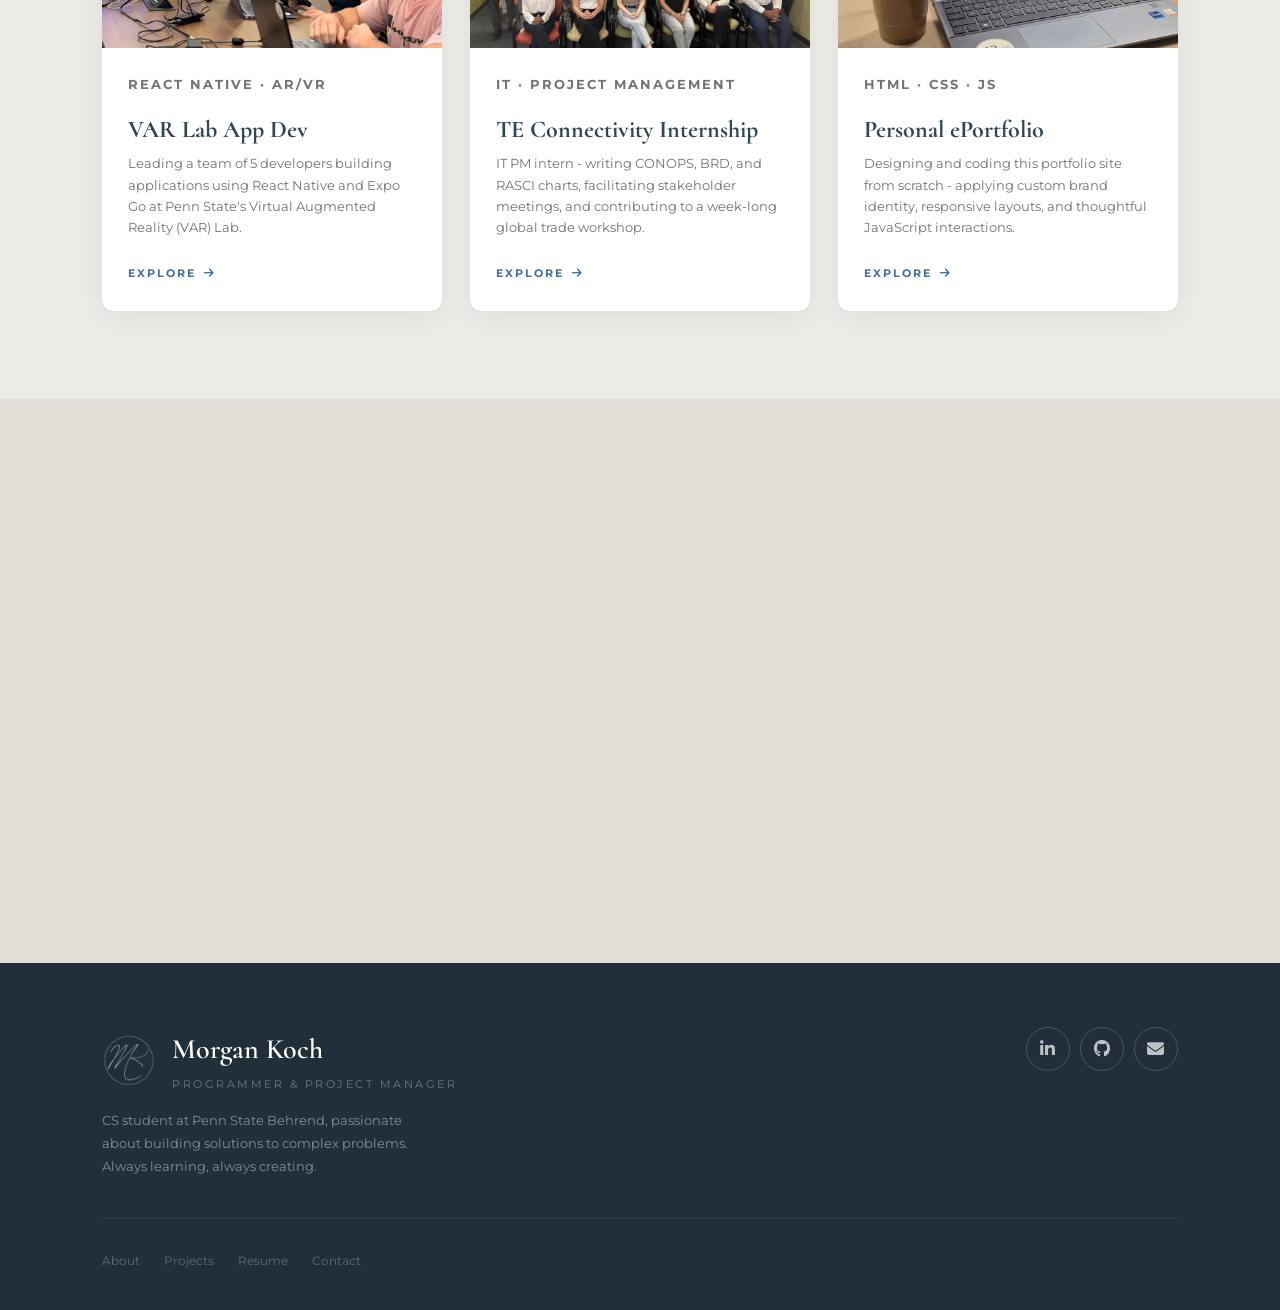
==== commit c9e5db40: "Created new project pages (some placeholder), updates to photos and availability statement" ====
--- a/index.html
+++ b/index.html
@@ -60,8 +60,8 @@
       <div class="hero-image-wrapper">
         <div class="hero-image-frame fade-in delay-1">
           <img
-            src="assets/MorganFlowers.jpg"
-            alt="Morgan Koch — Replace with your photo"
+            src="assets/MorganGlassesHeadshot.jpg"
+            alt="Headshot of Morgan Koch smiling, wearing glasses, a white shirt and cardigan, with blank white background."
             class="hero-photo"
             onerror="this.style.display='none';document.getElementById('photoPH').style.display='flex';"
           >
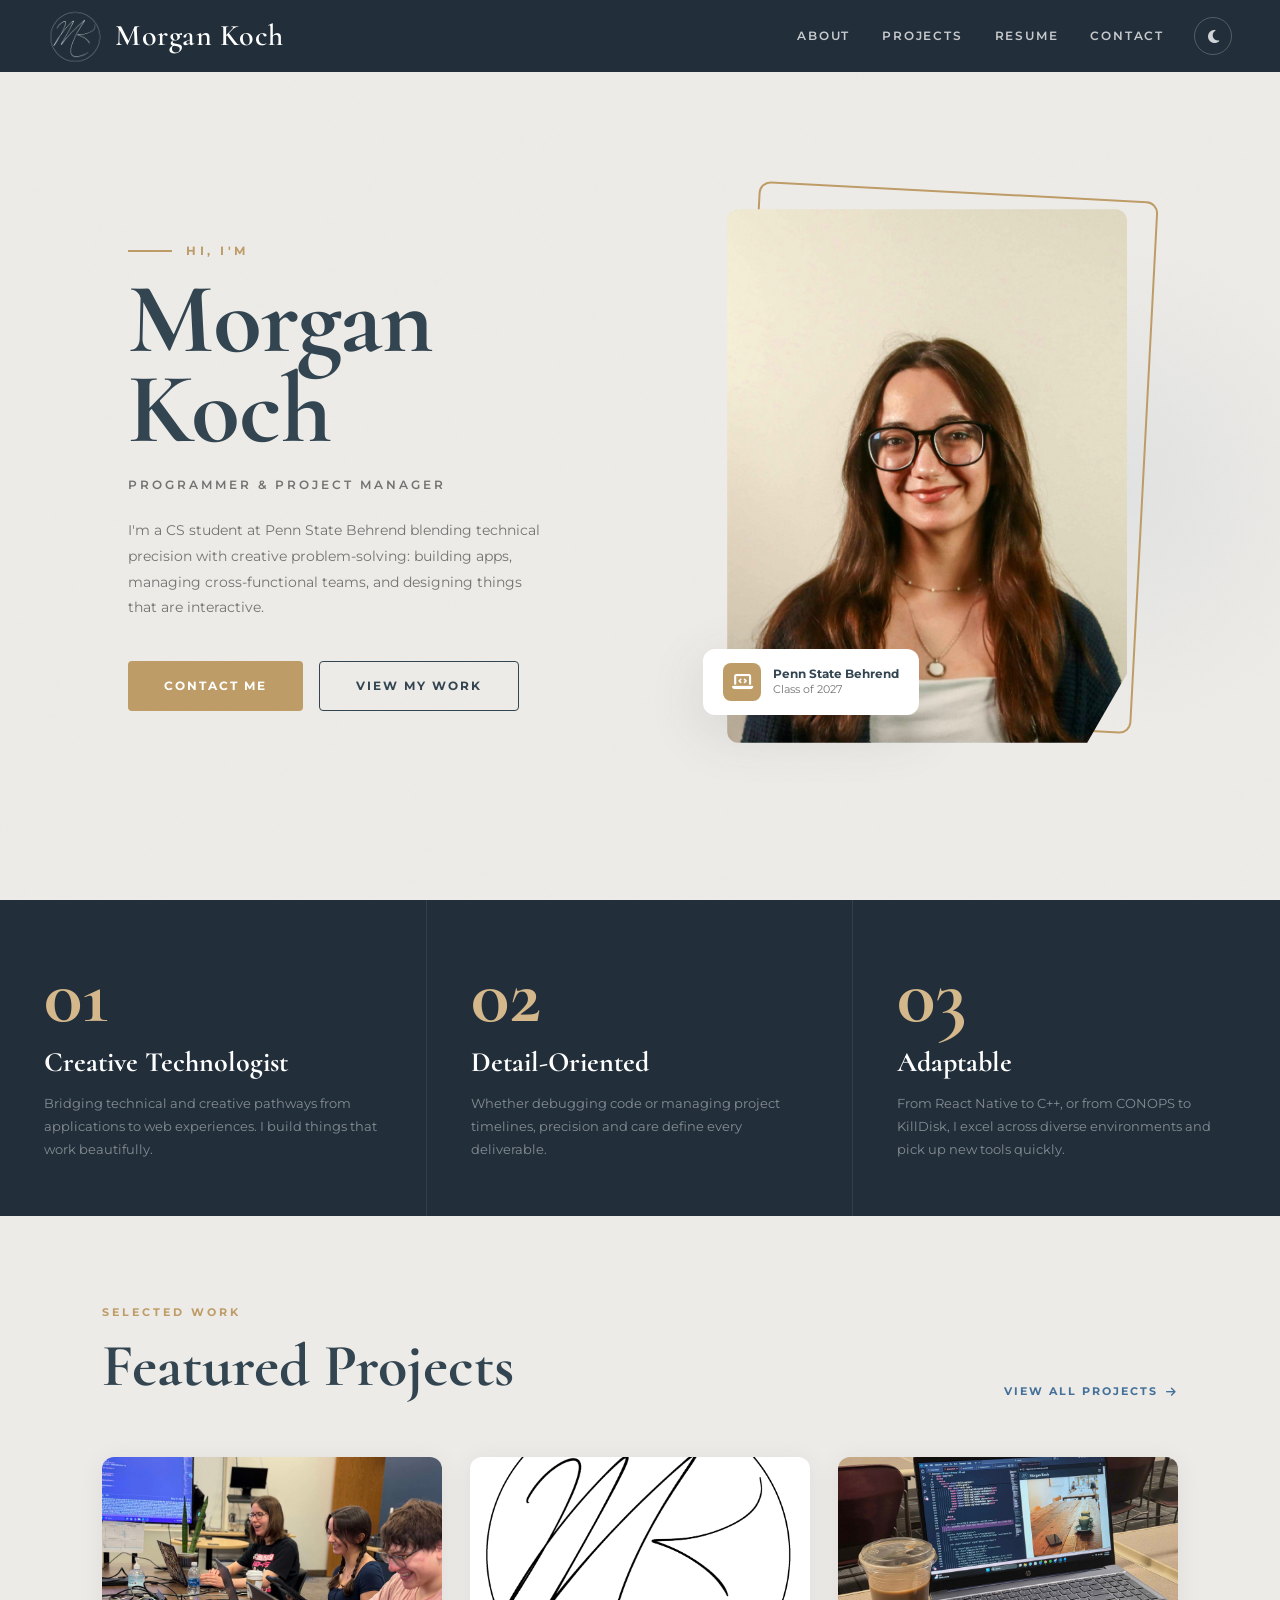
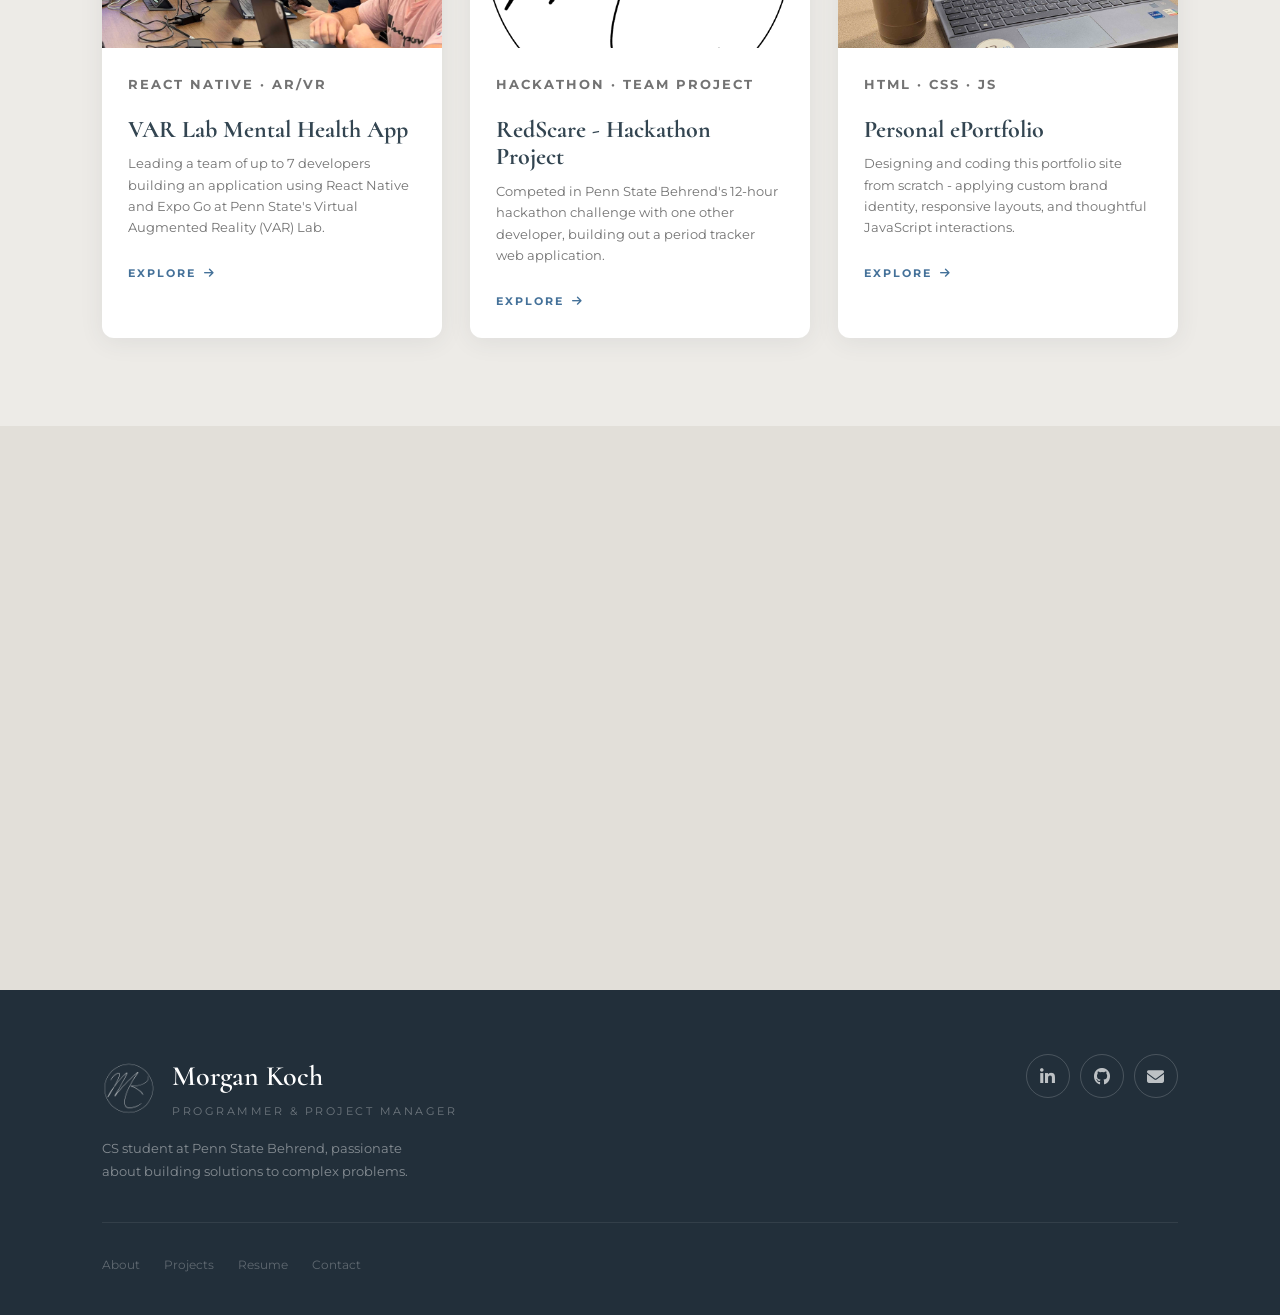
==== commit e76a033f: "Many changes to clean up placeholder text and remove the NVIDIA project" ====
--- a/index.html
+++ b/index.html
@@ -49,7 +49,7 @@
         <h1 class="hero-name fade-up">Morgan<br>Koch</h1>
         <p class="hero-title fade-in delay-1">Programmer &amp; Project Manager</p>
         <p class="hero-description fade-in delay-2">
-          I'm a CS student at Penn State Behrend blending technical precision with creative problem-solving. Building apps, managing cross-functional teams, and designing things that are interactive.
+          I'm a CS student at Penn State Behrend blending technical precision with creative problem-solving: building apps, managing cross-functional teams, and designing things that are interactive.
         </p>
         <div class="hero-actions fade-up delay-2">
           <button id="openModal" class="btn-primary">Contact Me</button>
@@ -86,17 +86,17 @@
       <div class="pillar fade-up">
         <div class="pillar-number">01</div>
         <h3 class="pillar-title">Creative Technologist</h3>
-        <p class="pillar-text">Bridging technical execution and creative vision - from applications to polished web experiences. I build things that work beautifully.</p>
+        <p class="pillar-text">Bridging technical and creative pathways from applications to web experiences. I build things that work beautifully.</p>
       </div>
       <div class="pillar fade-up delay-1">
         <div class="pillar-number">02</div>
         <h3 class="pillar-title">Detail-Oriented</h3>
-        <p class="pillar-text">Whether debugging code or managing project timelines, precision and care define every deliverable. Quality isn't optional - it's the standard.</p>
+        <p class="pillar-text">Whether debugging code or managing project timelines, precision and care define every deliverable.</p>
       </div>
       <div class="pillar fade-up delay-2">
         <div class="pillar-number">03</div>
         <h3 class="pillar-title">Adaptable</h3>
-        <p class="pillar-text">From React Native to SQL, from CONOPS to KillDisk - I excel across diverse environments and pick up new tools with enthusiasm.</p>
+        <p class="pillar-text">From React Native to C++, or from CONOPS to KillDisk, I excel across diverse environments and pick up new tools quickly.</p>
       </div>
     </section>
 
@@ -117,12 +117,12 @@
           <div class="project-card-image">
             <img class="project-card-img"
               src="assets/VAR_LinkedIn.jpg"
-              alt="VAR Lab App Development">
+              alt="VAR Lab Mental Health App Development (Landing Place)">
           </div>
           <div class="project-card-body">
             <p class="project-tag">React Native &middot; AR/VR</p>
-            <h3>VAR Lab App Dev</h3>
-            <p>Leading a team of 5 developers building applications using React Native and Expo Go at Penn State's Virtual Augmented Reality (VAR) Lab.</p>
+            <h3>VAR Lab Mental Health App</h3>
+            <p>Leading a team of up to 7 developers building an application using React Native and Expo Go at Penn State's Virtual Augmented Reality (VAR) Lab.</p>
             <a href="projects.html" class="project-link">Explore <i class="fas fa-arrow-right"></i></a>
           </div>
         </div>
@@ -130,13 +130,13 @@
         <div class="project-card fade-up delay-1">
           <div class="project-card-image">
             <img class="project-card-img"
-              src="assets/TE_Interns.jpg"
-              alt="TE Connectivity Internship">
+              src="assets/Logo_Black.png"
+              alt="RedScare - Hackathon Project">
           </div>
           <div class="project-card-body">
-            <p class="project-tag">IT &middot; Project Management</p>
-            <h3>TE Connectivity Internship</h3>
-            <p>IT PM intern - writing CONOPS, BRD, and RASCI charts, facilitating stakeholder meetings, and contributing to a week-long global trade workshop.</p>
+            <p class="project-tag">Hackathon &middot; Team Project</p>
+            <h3>RedScare - Hackathon Project</h3>
+            <p>Competed in Penn State Behrend's 12-hour hackathon challenge with one other developer, building out a period tracker web application.</p>
             <a href="projects.html" class="project-link">Explore <i class="fas fa-arrow-right"></i></a>
           </div>
         </div>
@@ -188,7 +188,7 @@
           </div>
         </div>
         <p class="footer-desc">
-          CS student at Penn State Behrend, passionate about building solutions to complex problems. Always learning, always creating.
+          CS student at Penn State Behrend, passionate about building solutions to complex problems.
         </p>
       </div>
       <div class="footer-socials">
--- a/style.css
+++ b/style.css
@@ -847,3 +847,46 @@
   .about-details { grid-template-columns: 1fr; }
   header { padding: 0 16px; }
 }
+
+/* ===== PROJECT PAGES ===== */
+.detail-back { display: inline-flex; align-items: center; gap: 8px; font-size: 11px; font-weight: 700; letter-spacing: 2px; text-transform: uppercase; color: rgba(255,255,255,0.45); margin-bottom: 28px; transition: color 0.3s ease; }
+    .detail-back:hover { color: var(--gold); }
+    .detail-back i { font-size: 10px; }
+    .page-hero-chips { display: flex; flex-wrap: wrap; gap: 8px; margin-top: 20px; }
+    .page-hero-chip { background: rgba(255,255,255,0.08); color: rgba(255,255,255,0.7); font-size: 10px; font-weight: 700; letter-spacing: 1.5px; text-transform: uppercase; padding: 5px 14px; border-radius: 20px; border: 1px solid rgba(255,255,255,0.12); }
+    .detail-section { padding: 88px 8%; }
+    .detail-grid { display: grid; grid-template-columns: 1fr 300px; gap: 72px; align-items: start; }
+    .detail-main > * + * { margin-top: 44px; }
+    .detail-block-label { font-size: 11px; font-weight: 700; letter-spacing: 3px; text-transform: uppercase; color: var(--gold); margin-bottom: 14px; }
+    .detail-main h2 { font-size: clamp(30px, 3.5vw, 42px); color: var(--text); margin-bottom: 16px; }
+    .detail-main p { font-size: 14px; color: var(--text-muted); line-height: 1.9; margin-bottom: 14px; }
+    .detail-main p:last-child { margin-bottom: 0; }
+    .contribution-list { list-style: none; margin-top: 4px; display: grid; gap: 10px; }
+    .contribution-list li { display: flex; gap: 16px; align-items: flex-start; font-size: 13px; color: var(--text-muted); line-height: 1.75; }
+    .contribution-list li::before { content: '—'; color: var(--gold); flex-shrink: 0; margin-top: 1px; }
+    .detail-sidebar { display: grid; gap: 20px; }
+    .sidebar-card { background: var(--surface); border-radius: var(--radius-lg); padding: 28px; box-shadow: var(--shadow); }
+    .sidebar-card-title { font-size: 10px; font-weight: 700; letter-spacing: 2.5px; text-transform: uppercase; color: var(--gold); margin-bottom: 18px; }
+    .sidebar-meta { display: grid; gap: 14px; }
+    .sidebar-meta-label { font-size: 10px; font-weight: 700; letter-spacing: 1.5px; text-transform: uppercase; color: var(--text-muted); margin-bottom: 3px; }
+    .sidebar-meta-value { font-size: 13px; font-weight: 500; color: var(--text); }
+    .sidebar-chips { display: flex; flex-wrap: wrap; gap: 6px; }
+    .detail-hero-img { width: 100%; border-radius: var(--radius-lg); overflow: hidden; margin-top: -32px; box-shadow: var(--shadow-lg); aspect-ratio: 16/9; position: relative; z-index: 2; }
+    .detail-hero-img img { width: 100%; height: 100%; object-fit: cover; display: block; }
+    .detail-hero-img.contain img { object-fit: contain; padding: 2.5rem; background: linear-gradient(135deg, #be9c67, #334551); }
+    .feature-grid { display: grid; grid-template-columns: 1fr 1fr; gap: 16px; margin-top: 4px; }
+    .feature-card { background: var(--bg-alt); border-radius: var(--radius-lg); padding: 20px; border-left: 3px solid var(--gold); }
+    body.dark .feature-card { background: var(--surface-alt); }
+    .feature-card i { color: var(--gold); font-size: 18px; margin-bottom: 10px; display: block; }
+    .feature-card strong { font-size: 13px; font-weight: 700; color: var(--text); display: block; margin-bottom: 6px; }
+    .feature-card p { font-size: 12px; color: var(--text-muted); line-height: 1.65; margin: 0; }
+    .detail-next { background: var(--dark-deep); padding: 88px 8%; text-align: center; position: relative; overflow: hidden; }
+    body.dark .detail-next { background: #111c26; }
+    .detail-next::before { content: ''; position: absolute; inset: 0; pointer-events: none; background: radial-gradient(circle at 50% 0%, rgba(190,156,103,0.07) 0%, transparent 65%); }
+    .detail-next h2 { font-size: clamp(36px, 5vw, 60px); color: #fff; margin: 0 auto 16px; position: relative; }
+    .detail-next .next-sub { font-size: 13px; color: rgba(255,255,255,0.4); max-width: 420px; margin: 0 auto 40px; line-height: 1.8; position: relative; }
+    .detail-next-actions { display: flex; gap: 16px; justify-content: center; flex-wrap: wrap; position: relative; }
+    .btn-outline-light { display: inline-block; padding: 14px 36px; background: transparent; color: rgba(255,255,255,0.7); font-size: 12px; font-weight: 700; letter-spacing: 2px; text-transform: uppercase; border: 1.5px solid rgba(255,255,255,0.2); border-radius: var(--radius); cursor: pointer; transition: all 0.3s ease; }
+    .btn-outline-light:hover { border-color: var(--gold); color: var(--gold); transform: translateY(-2px); }
+    @media (max-width: 960px) { .detail-grid { grid-template-columns: 1fr; gap: 48px; } .detail-sidebar { grid-template-columns: 1fr 1fr; } .feature-grid { grid-template-columns: 1fr; } }
+    @media (max-width: 600px) { .detail-sidebar { grid-template-columns: 1fr; } }
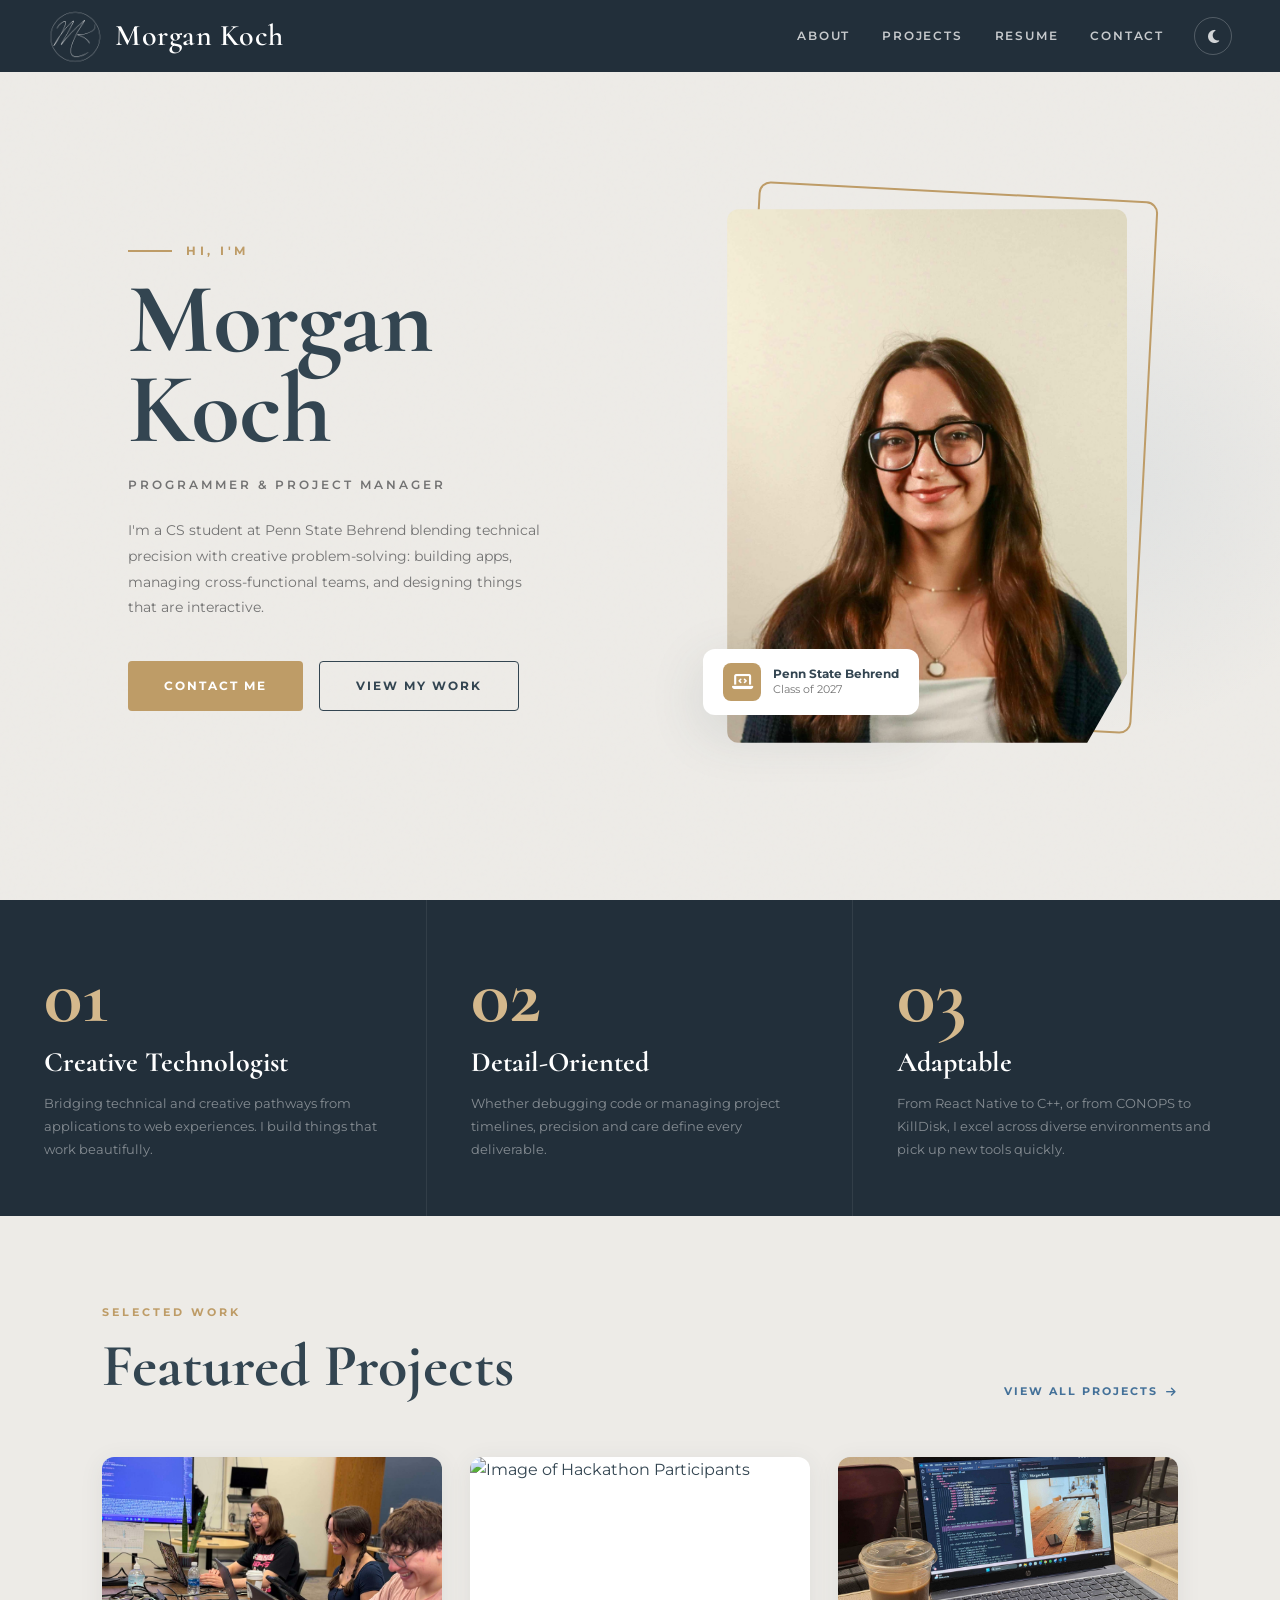
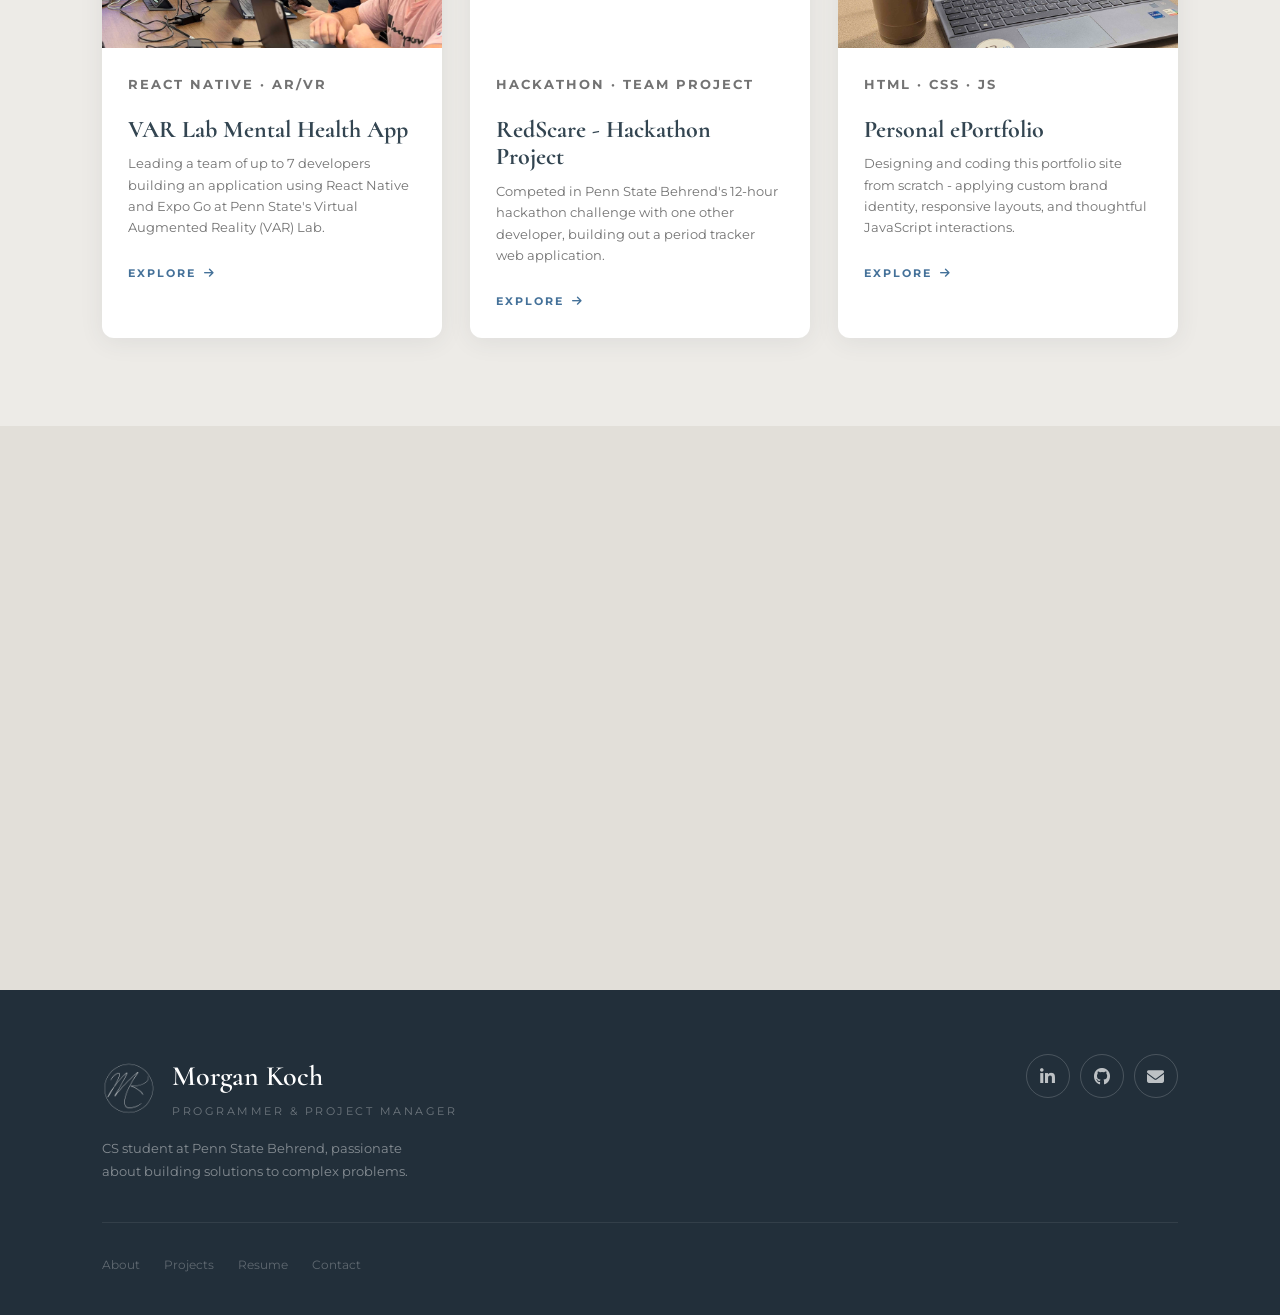
==== commit d1d81c35: "small formatting fix for CSS" ====
--- a/index.html
+++ b/index.html
@@ -117,7 +117,7 @@
           <div class="project-card-image">
             <img class="project-card-img"
               src="assets/VAR_LinkedIn.jpg"
-              alt="VAR Lab Mental Health App Development (Landing Place)">
+              alt="Image of programmers working on VAR Lab Mental Health App (Landing Place)">
           </div>
           <div class="project-card-body">
             <p class="project-tag">React Native &middot; AR/VR</p>
@@ -130,8 +130,8 @@
         <div class="project-card fade-up delay-1">
           <div class="project-card-image">
             <img class="project-card-img"
-              src="assets/Logo_Black.png"
-              alt="RedScare - Hackathon Project">
+              src="assets/BehrendHackathon.jpg"
+              alt="Image of Hackathon Participants">
           </div>
           <div class="project-card-body">
             <p class="project-tag">Hackathon &middot; Team Project</p>
@@ -145,7 +145,7 @@
           <div class="project-card-image">
             <img class="project-card-img"
               src="assets/WorkingOnPortfolioSite.jpg"
-              alt="Personal Portfolio">
+              alt="Image of Laptop when working on Personal ePortfolio">
           </div>
           <div class="project-card-body">
             <p class="project-tag">HTML &middot; CSS &middot; JS</p>
@@ -220,7 +220,7 @@
       <h2>Get In Touch</h2>
       <div class="form-group">
         <label>Your Name</label>
-        <input type="text" placeholder="Jane Smith">
+        <input type="text" placeholder="Jane Doe">
       </div>
       <div class="form-group">
         <label>Email Address</label>
--- a/style.css
+++ b/style.css
@@ -849,44 +849,261 @@
 }
 
 /* ===== PROJECT PAGES ===== */
-.detail-back { display: inline-flex; align-items: center; gap: 8px; font-size: 11px; font-weight: 700; letter-spacing: 2px; text-transform: uppercase; color: rgba(255,255,255,0.45); margin-bottom: 28px; transition: color 0.3s ease; }
-    .detail-back:hover { color: var(--gold); }
-    .detail-back i { font-size: 10px; }
-    .page-hero-chips { display: flex; flex-wrap: wrap; gap: 8px; margin-top: 20px; }
-    .page-hero-chip { background: rgba(255,255,255,0.08); color: rgba(255,255,255,0.7); font-size: 10px; font-weight: 700; letter-spacing: 1.5px; text-transform: uppercase; padding: 5px 14px; border-radius: 20px; border: 1px solid rgba(255,255,255,0.12); }
-    .detail-section { padding: 88px 8%; }
-    .detail-grid { display: grid; grid-template-columns: 1fr 300px; gap: 72px; align-items: start; }
-    .detail-main > * + * { margin-top: 44px; }
-    .detail-block-label { font-size: 11px; font-weight: 700; letter-spacing: 3px; text-transform: uppercase; color: var(--gold); margin-bottom: 14px; }
-    .detail-main h2 { font-size: clamp(30px, 3.5vw, 42px); color: var(--text); margin-bottom: 16px; }
-    .detail-main p { font-size: 14px; color: var(--text-muted); line-height: 1.9; margin-bottom: 14px; }
-    .detail-main p:last-child { margin-bottom: 0; }
-    .contribution-list { list-style: none; margin-top: 4px; display: grid; gap: 10px; }
-    .contribution-list li { display: flex; gap: 16px; align-items: flex-start; font-size: 13px; color: var(--text-muted); line-height: 1.75; }
-    .contribution-list li::before { content: '—'; color: var(--gold); flex-shrink: 0; margin-top: 1px; }
-    .detail-sidebar { display: grid; gap: 20px; }
-    .sidebar-card { background: var(--surface); border-radius: var(--radius-lg); padding: 28px; box-shadow: var(--shadow); }
-    .sidebar-card-title { font-size: 10px; font-weight: 700; letter-spacing: 2.5px; text-transform: uppercase; color: var(--gold); margin-bottom: 18px; }
-    .sidebar-meta { display: grid; gap: 14px; }
-    .sidebar-meta-label { font-size: 10px; font-weight: 700; letter-spacing: 1.5px; text-transform: uppercase; color: var(--text-muted); margin-bottom: 3px; }
-    .sidebar-meta-value { font-size: 13px; font-weight: 500; color: var(--text); }
-    .sidebar-chips { display: flex; flex-wrap: wrap; gap: 6px; }
-    .detail-hero-img { width: 100%; border-radius: var(--radius-lg); overflow: hidden; margin-top: -32px; box-shadow: var(--shadow-lg); aspect-ratio: 16/9; position: relative; z-index: 2; }
-    .detail-hero-img img { width: 100%; height: 100%; object-fit: cover; display: block; }
-    .detail-hero-img.contain img { object-fit: contain; padding: 2.5rem; background: linear-gradient(135deg, #be9c67, #334551); }
-    .feature-grid { display: grid; grid-template-columns: 1fr 1fr; gap: 16px; margin-top: 4px; }
-    .feature-card { background: var(--bg-alt); border-radius: var(--radius-lg); padding: 20px; border-left: 3px solid var(--gold); }
-    body.dark .feature-card { background: var(--surface-alt); }
-    .feature-card i { color: var(--gold); font-size: 18px; margin-bottom: 10px; display: block; }
-    .feature-card strong { font-size: 13px; font-weight: 700; color: var(--text); display: block; margin-bottom: 6px; }
-    .feature-card p { font-size: 12px; color: var(--text-muted); line-height: 1.65; margin: 0; }
-    .detail-next { background: var(--dark-deep); padding: 88px 8%; text-align: center; position: relative; overflow: hidden; }
-    body.dark .detail-next { background: #111c26; }
-    .detail-next::before { content: ''; position: absolute; inset: 0; pointer-events: none; background: radial-gradient(circle at 50% 0%, rgba(190,156,103,0.07) 0%, transparent 65%); }
-    .detail-next h2 { font-size: clamp(36px, 5vw, 60px); color: #fff; margin: 0 auto 16px; position: relative; }
-    .detail-next .next-sub { font-size: 13px; color: rgba(255,255,255,0.4); max-width: 420px; margin: 0 auto 40px; line-height: 1.8; position: relative; }
-    .detail-next-actions { display: flex; gap: 16px; justify-content: center; flex-wrap: wrap; position: relative; }
-    .btn-outline-light { display: inline-block; padding: 14px 36px; background: transparent; color: rgba(255,255,255,0.7); font-size: 12px; font-weight: 700; letter-spacing: 2px; text-transform: uppercase; border: 1.5px solid rgba(255,255,255,0.2); border-radius: var(--radius); cursor: pointer; transition: all 0.3s ease; }
-    .btn-outline-light:hover { border-color: var(--gold); color: var(--gold); transform: translateY(-2px); }
-    @media (max-width: 960px) { .detail-grid { grid-template-columns: 1fr; gap: 48px; } .detail-sidebar { grid-template-columns: 1fr 1fr; } .feature-grid { grid-template-columns: 1fr; } }
-    @media (max-width: 600px) { .detail-sidebar { grid-template-columns: 1fr; } }+.detail-back { 
+  display: inline-flex; 
+  align-items: center; 
+  gap: 8px; 
+  font-size: 11px; 
+  font-weight: 700; 
+  letter-spacing: 2px; 
+  text-transform: uppercase; 
+  color: rgba(255,255,255,0.45); 
+  margin-bottom: 28px; 
+  transition: color 0.3s ease; 
+}
+.detail-back:hover { 
+  color: var(--gold); 
+}
+.detail-back i { 
+  font-size: 10px; 
+}
+.page-hero-chips { 
+  display: flex; 
+  flex-wrap: wrap; 
+  gap: 8px; 
+  margin-top: 20px; 
+}
+.page-hero-chip { 
+  background: rgba(255,255,255,0.08); 
+  color: rgba(255,255,255,0.7); 
+  font-size: 10px; 
+  font-weight: 700; 
+  letter-spacing: 1.5px; 
+  text-transform: uppercase; 
+  padding: 5px 14px; 
+  border-radius: 20px; 
+  border: 1px solid rgba(255,255,255,0.12); 
+}
+.detail-section { 
+  padding: 88px 8%; 
+}
+.detail-grid { 
+  display: grid; 
+  grid-template-columns: 1fr 300px; 
+  gap: 72px; 
+  align-items: start; 
+}
+.detail-main > * + * { 
+  margin-top: 44px; 
+}
+.detail-block-label { 
+  font-size: 11px; 
+  font-weight: 700; 
+  letter-spacing: 3px; 
+  text-transform: uppercase; 
+  color: var(--gold); 
+  margin-bottom: 14px; 
+}
+.detail-main h2 { 
+  font-size: clamp(30px, 3.5vw, 42px); 
+  color: var(--text); 
+  margin-bottom: 16px; 
+}
+.detail-main p { 
+  font-size: 14px; 
+  color: var(--text-muted); 
+  line-height: 1.9; 
+  margin-bottom: 14px; 
+}
+.detail-main p:last-child { 
+  margin-bottom: 0; 
+}
+.contribution-list { 
+  list-style: none; 
+  margin-top: 4px; 
+  display: grid; 
+  gap: 10px; 
+}
+.contribution-list li { 
+  display: flex; 
+  gap: 16px; 
+  align-items: 
+  flex-start; 
+  font-size: 13px; 
+  color: var(--text-muted); 
+  line-height: 1.75; 
+}
+.contribution-list li::before { 
+  content: '—'; 
+  color: var(--gold); 
+  flex-shrink: 0; 
+  margin-top: 1px; 
+}
+.detail-sidebar { 
+  display: grid; gap: 20px; 
+}
+.sidebar-card { 
+  background: var(--surface); 
+  border-radius: var(--radius-lg); 
+  padding: 28px; 
+  box-shadow: var(--shadow); 
+}
+.sidebar-card-title { 
+  font-size: 10px; 
+  font-weight: 700; 
+  letter-spacing: 2.5px; 
+  text-transform: uppercase; 
+  color: var(--gold); 
+  margin-bottom: 18px; 
+}
+.sidebar-meta { 
+  display: grid; 
+  gap: 14px; 
+}
+.sidebar-meta-label { 
+  font-size: 10px; 
+  font-weight: 700; 
+  letter-spacing: 1.5px; 
+  text-transform: uppercase; 
+  color: var(--text-muted); 
+  margin-bottom: 3px; 
+}
+.sidebar-meta-value { 
+  font-size: 13px; 
+  font-weight: 500; 
+  color: var(--text); 
+}
+.sidebar-chips { 
+  display: flex; 
+  flex-wrap: wrap; 
+  gap: 6px; 
+}
+.detail-hero-img { 
+  width: 100%; 
+  border-radius: var(--radius-lg); 
+  overflow: hidden; 
+  margin-top: -32px; 
+  box-shadow: var(--shadow-lg); 
+  aspect-ratio: 16/9; 
+  position: relative; 
+  z-index: 2; 
+}
+.detail-hero-img img { 
+  width: 100%; 
+  height: 100%; 
+  object-fit: cover; 
+  display: block; 
+}
+.detail-hero-img.contain img { 
+  object-fit: contain; 
+  padding: 2.5rem; 
+  background: linear-gradient(135deg, #be9c67, #334551); 
+}
+.feature-grid { 
+  display: grid; 
+  grid-template-columns: 1fr 1fr; 
+  gap: 16px; 
+  margin-top: 4px; 
+}
+.feature-card { 
+  background: var(--bg-alt); 
+  border-radius: var(--radius-lg); 
+  padding: 20px; 
+  border-left: 3px solid var(--gold); 
+}
+body.dark .feature-card { 
+  background: var(--surface-alt); 
+}
+.feature-card i { 
+  color: var(--gold); 
+  font-size: 18px; 
+  margin-bottom: 10px; 
+  display: block; 
+}
+.feature-card strong { 
+  font-size: 13px; 
+  font-weight: 700; 
+  color: var(--text); 
+  display: block; 
+  margin-bottom: 6px; 
+}
+.feature-card p { 
+  font-size: 12px; 
+  color: var(--text-muted); 
+  line-height: 1.65; 
+  margin: 0; 
+}
+.detail-next { 
+  background: var(--dark-deep); 
+  padding: 88px 8%; 
+  text-align: center; 
+  position: relative; 
+  overflow: hidden; 
+}
+body.dark .detail-next { 
+  background: #111c26; 
+}
+.detail-next::before { 
+  content: ''; 
+  position: absolute; 
+  inset: 0; 
+  pointer-events: none; 
+  background: radial-gradient(circle at 50% 0%, rgba(190,156,103,0.07) 0%, transparent 65%); 
+}
+.detail-next h2 { 
+  font-size: clamp(36px, 5vw, 60px); 
+  color: #fff; 
+  margin: 0 auto 16px; 
+  position: relative; 
+}
+.detail-next .next-sub { 
+  font-size: 13px; 
+  color: rgba(255,255,255,0.4); 
+  max-width: 420px; 
+  margin: 0 auto 40px; 
+  line-height: 1.8; 
+  position: relative; 
+}
+.detail-next-actions { 
+  display: flex; 
+  gap: 16px; 
+  justify-content: center; 
+  flex-wrap: wrap; 
+  position: relative; 
+}
+.btn-outline-light { 
+  display: inline-block; 
+  padding: 14px 36px; 
+  background: transparent; 
+  color: rgba(255,255,255,0.7); 
+  font-size: 12px; 
+  font-weight: 700; 
+  letter-spacing: 2px; 
+  text-transform: uppercase; 
+  border: 1.5px solid rgba(255,255,255,0.2); 
+  border-radius: var(--radius); 
+  cursor: pointer; 
+  transition: all 0.3s ease; 
+}
+.btn-outline-light:hover { 
+  border-color: var(--gold); 
+  color: var(--gold); 
+  transform: translateY(-2px); 
+}
+@media (max-width: 960px) { 
+  .detail-grid { 
+    grid-template-columns: 1fr; 
+    gap: 48px; 
+  }
+  .detail-sidebar { 
+    grid-template-columns: 1fr 1fr; 
+  } 
+  .feature-grid { 
+    grid-template-columns: 1fr; 
+  } 
+}
+@media (max-width: 600px) { 
+  .detail-sidebar { 
+    grid-template-columns: 1fr; 
+  } 
+}
